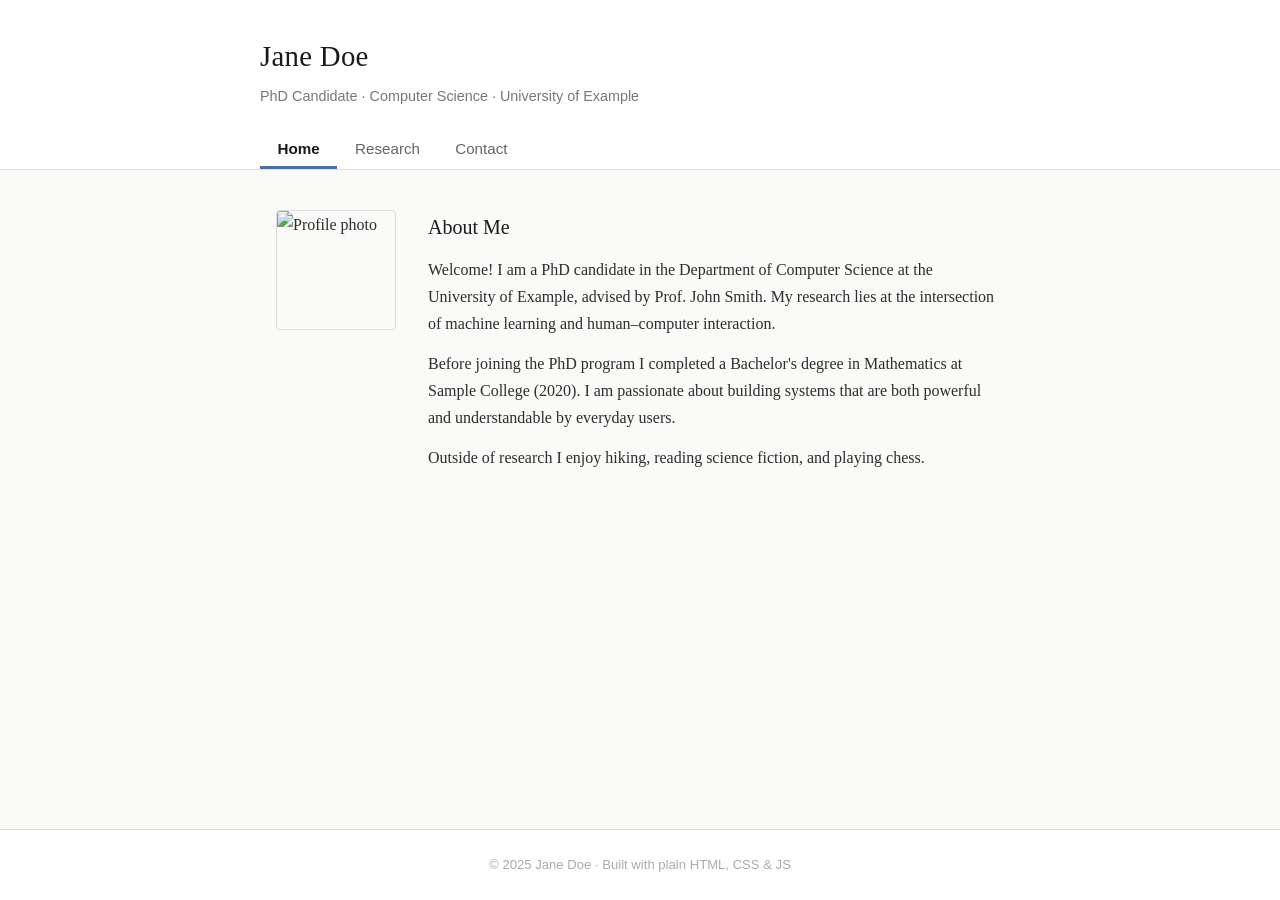
==== index.html @ 3b76f8c1 "Add minimalist academic website with Home, Research, and Contact tabs Agent-Logs-Url: https://github" ====
<!DOCTYPE html>
<html lang="en">
<head>
  <meta charset="UTF-8" />
  <meta name="viewport" content="width=device-width, initial-scale=1.0" />
  <title>Academic Website</title>
  <link rel="stylesheet" href="styles.css" />
</head>
<body>

  <header>
    <div class="header-inner">
      <h1 class="site-name">Jane Doe</h1>
      <p class="site-tagline">PhD Candidate · Computer Science · University of Example</p>
      <nav>
        <button class="tab-btn active" data-tab="home">Home</button>
        <button class="tab-btn" data-tab="research">Research</button>
        <button class="tab-btn" data-tab="contact">Contact</button>
      </nav>
    </div>
  </header>

  <main>

    <!-- Home Tab -->
    <section id="home" class="tab-content active">
      <div class="card">
        <img
          src="https://via.placeholder.com/120"
          alt="Profile photo"
          class="avatar"
        />
        <div class="bio">
          <h2>About Me</h2>
          <p>
            Welcome! I am a PhD candidate in the Department of Computer Science at the
            University of Example, advised by Prof. John Smith. My research lies at the
            intersection of machine learning and human–computer interaction.
          </p>
          <p>
            Before joining the PhD program I completed a Bachelor's degree in Mathematics
            at Sample College (2020). I am passionate about building systems that are both
            powerful and understandable by everyday users.
          </p>
          <p>
            Outside of research I enjoy hiking, reading science fiction, and playing chess.
          </p>
        </div>
      </div>
    </section>

    <!-- Research Tab -->
    <section id="research" class="tab-content">
      <h2>Research</h2>

      <h3>Interests</h3>
      <ul class="interest-list">
        <li>Machine Learning &amp; Deep Learning</li>
        <li>Human–Computer Interaction</li>
        <li>Explainable AI</li>
        <li>Natural Language Processing</li>
      </ul>

      <h3>Publications</h3>
      <ol class="pub-list">
        <li>
          <strong>Towards Interpretable Neural Networks for HCI</strong><br />
          <em>Jane Doe, John Smith</em><br />
          CHI 2025 · <a href="#">PDF</a> · <a href="#">Code</a>
        </li>
        <li>
          <strong>Efficient Fine-Tuning of Large Language Models</strong><br />
          <em>Jane Doe, Alice Lee, John Smith</em><br />
          NeurIPS 2024 · <a href="#">PDF</a> · <a href="#">Poster</a>
        </li>
        <li>
          <strong>A Survey of Explainability Methods in Deep Learning</strong><br />
          <em>Jane Doe</em><br />
          arXiv 2023 · <a href="#">Preprint</a>
        </li>
      </ol>

      <h3>Projects</h3>
      <div class="project-grid">
        <div class="project-card">
          <h4>XAI Dashboard</h4>
          <p>An interactive dashboard for visualising saliency maps of image classifiers in real time.</p>
          <a href="#">GitHub ↗</a>
        </div>
        <div class="project-card">
          <h4>LLM Fine-Tune Toolkit</h4>
          <p>A lightweight Python library for parameter-efficient fine-tuning of transformer models.</p>
          <a href="#">GitHub ↗</a>
        </div>
      </div>
    </section>

    <!-- Contact Tab -->
    <section id="contact" class="tab-content">
      <h2>Contact</h2>
      <p>Feel free to reach out — I am always happy to discuss research, collaborations, or questions.</p>

      <table class="contact-table">
        <tbody>
          <tr>
            <td class="label">Email</td>
            <td><a href="mailto:jane.doe@example.edu">jane.doe@example.edu</a></td>
          </tr>
          <tr>
            <td class="label">Office</td>
            <td>Room 314, Gates Hall, University of Example</td>
          </tr>
          <tr>
            <td class="label">Google Scholar</td>
            <td><a href="#">scholar.google.com/jane-doe</a></td>
          </tr>
          <tr>
            <td class="label">GitHub</td>
            <td><a href="#">github.com/janedoe</a></td>
          </tr>
          <tr>
            <td class="label">Twitter / X</td>
            <td><a href="#">@janedoe_cs</a></td>
          </tr>
        </tbody>
      </table>

      <form class="contact-form" id="contact-form" novalidate>
        <h3>Send a Message</h3>
        <label for="name">Name</label>
        <input
          type="text"
          id="name"
          name="name"
          placeholder="Your name"
          required
          aria-required="true"
          aria-describedby="name-error"
        />
        <span class="field-error" id="name-error" role="alert"></span>

        <label for="email">Email</label>
        <input
          type="email"
          id="email"
          name="email"
          placeholder="you@example.com"
          required
          aria-required="true"
          aria-describedby="email-error"
        />
        <span class="field-error" id="email-error" role="alert"></span>

        <label for="message">Message</label>
        <textarea
          id="message"
          name="message"
          rows="5"
          placeholder="Your message…"
          required
          aria-required="true"
          aria-describedby="message-error"
        ></textarea>
        <span class="field-error" id="message-error" role="alert"></span>

        <button type="submit" class="submit-btn">Send</button>
        <p id="form-status" aria-live="polite"></p>
      </form>
    </section>

  </main>

  <footer>
    <p>&copy; 2025 Jane Doe · Built with plain HTML, CSS &amp; JS</p>
  </footer>

  <script src="script.js"></script>
</body>
</html>
---- styles.css ----
/* ===== Reset & Base ===== */
*, *::before, *::after {
  box-sizing: border-box;
  margin: 0;
  padding: 0;
}

html {
  scroll-behavior: smooth;
}

body {
  font-family: "Georgia", serif;
  font-size: 16px;
  line-height: 1.7;
  color: #2d2d2d;
  background: #fafaf8;
  min-height: 100vh;
  display: flex;
  flex-direction: column;
}

a {
  color: #4a6fa5;
  text-decoration: none;
}

a:hover {
  text-decoration: underline;
}

/* ===== Header ===== */
header {
  background: #fff;
  border-bottom: 1px solid #e0ddd7;
  padding: 2rem 1rem 0;
}

.header-inner {
  max-width: 760px;
  margin: 0 auto;
}

.site-name {
  font-size: 1.8rem;
  font-weight: normal;
  letter-spacing: 0.01em;
  color: #1a1a1a;
}

.site-tagline {
  font-size: 0.9rem;
  color: #777;
  margin-top: 0.2rem;
  font-family: "Helvetica Neue", Arial, sans-serif;
}

/* ===== Navigation tabs ===== */
nav {
  margin-top: 1.4rem;
  display: flex;
  gap: 0;
}

.tab-btn {
  background: none;
  border: none;
  border-bottom: 3px solid transparent;
  padding: 0.55rem 1.1rem;
  font-size: 0.95rem;
  font-family: "Helvetica Neue", Arial, sans-serif;
  color: #666;
  cursor: pointer;
  transition: color 0.15s, border-color 0.15s;
}

.tab-btn:hover {
  color: #1a1a1a;
}

.tab-btn.active {
  color: #1a1a1a;
  border-bottom: 3px solid #4a6fa5;
  font-weight: 600;
}

/* ===== Main content ===== */
main {
  flex: 1;
  max-width: 760px;
  width: 100%;
  margin: 2.5rem auto;
  padding: 0 1rem;
}

/* Tab visibility */
.tab-content {
  display: none;
}

.tab-content.active {
  display: block;
}

/* ===== Home tab ===== */
.card {
  display: flex;
  gap: 2rem;
  align-items: flex-start;
}

.avatar {
  width: 120px;
  height: 120px;
  border-radius: 4px;
  flex-shrink: 0;
  object-fit: cover;
  border: 1px solid #ddd;
}

.bio h2 {
  font-size: 1.25rem;
  font-weight: normal;
  margin-bottom: 0.75rem;
  color: #1a1a1a;
}

.bio p + p {
  margin-top: 0.8rem;
}

/* ===== Research tab ===== */
#research h2 {
  font-size: 1.4rem;
  font-weight: normal;
  margin-bottom: 1.5rem;
  color: #1a1a1a;
}

#research h3 {
  font-size: 1rem;
  font-weight: 600;
  text-transform: uppercase;
  letter-spacing: 0.08em;
  color: #555;
  font-family: "Helvetica Neue", Arial, sans-serif;
  margin-top: 2rem;
  margin-bottom: 0.8rem;
  padding-bottom: 0.4rem;
  border-bottom: 1px solid #e5e3de;
}

.interest-list {
  list-style: disc;
  padding-left: 1.4rem;
  color: #444;
}

.interest-list li + li {
  margin-top: 0.3rem;
}

.pub-list {
  list-style: decimal;
  padding-left: 1.4rem;
}

.pub-list li {
  margin-bottom: 1.1rem;
  line-height: 1.6;
}

.pub-list a {
  font-size: 0.9rem;
  font-family: "Helvetica Neue", Arial, sans-serif;
}

.project-grid {
  display: grid;
  grid-template-columns: repeat(auto-fill, minmax(280px, 1fr));
  gap: 1rem;
  margin-top: 0.5rem;
}

.project-card {
  background: #fff;
  border: 1px solid #e0ddd7;
  border-radius: 4px;
  padding: 1.1rem 1.2rem;
}

.project-card h4 {
  font-size: 1rem;
  margin-bottom: 0.4rem;
  color: #1a1a1a;
}

.project-card p {
  font-size: 0.9rem;
  color: #555;
  margin-bottom: 0.6rem;
}

.project-card a {
  font-size: 0.88rem;
  font-family: "Helvetica Neue", Arial, sans-serif;
}

/* ===== Contact tab ===== */
#contact h2 {
  font-size: 1.4rem;
  font-weight: normal;
  margin-bottom: 0.6rem;
  color: #1a1a1a;
}

#contact > p {
  color: #555;
  margin-bottom: 1.6rem;
}

.contact-table {
  border-collapse: collapse;
  width: 100%;
  max-width: 500px;
  margin-bottom: 2.5rem;
  font-size: 0.95rem;
}

.contact-table td {
  padding: 0.5rem 0.6rem;
  vertical-align: top;
  border-bottom: 1px solid #eee;
}

.contact-table .label {
  font-family: "Helvetica Neue", Arial, sans-serif;
  font-weight: 600;
  color: #555;
  width: 140px;
  white-space: nowrap;
}

/* Contact form */
.contact-form h3 {
  font-size: 1rem;
  font-weight: 600;
  text-transform: uppercase;
  letter-spacing: 0.08em;
  color: #555;
  font-family: "Helvetica Neue", Arial, sans-serif;
  margin-bottom: 1rem;
  padding-bottom: 0.4rem;
  border-bottom: 1px solid #e5e3de;
}

.contact-form label {
  display: block;
  font-family: "Helvetica Neue", Arial, sans-serif;
  font-size: 0.88rem;
  font-weight: 600;
  color: #444;
  margin-bottom: 0.3rem;
  margin-top: 1rem;
}

.contact-form input,
.contact-form textarea {
  width: 100%;
  max-width: 500px;
  padding: 0.5rem 0.7rem;
  border: 1px solid #ccc;
  border-radius: 3px;
  font-family: inherit;
  font-size: 0.95rem;
  color: #2d2d2d;
  background: #fff;
  transition: border-color 0.15s;
}

.contact-form input:focus,
.contact-form textarea:focus {
  outline: none;
  border-color: #4a6fa5;
}

.submit-btn {
  margin-top: 1.2rem;
  padding: 0.55rem 1.6rem;
  background: #4a6fa5;
  color: #fff;
  border: none;
  border-radius: 3px;
  font-family: "Helvetica Neue", Arial, sans-serif;
  font-size: 0.95rem;
  cursor: pointer;
  transition: background 0.15s;
}

.submit-btn:hover {
  background: #3a5a8f;
}

#form-status {
  margin-top: 0.8rem;
  font-size: 0.9rem;
  font-family: "Helvetica Neue", Arial, sans-serif;
  color: #2a7a2a;
  min-height: 1.4em;
}

.field-error {
  display: block;
  font-size: 0.85rem;
  font-family: "Helvetica Neue", Arial, sans-serif;
  color: #b00020;
  min-height: 1.2em;
  margin-top: 0.2rem;
}

input[aria-invalid="true"],
textarea[aria-invalid="true"] {
  border-color: #b00020;
}

/* ===== Footer ===== */
footer {
  text-align: center;
  padding: 1.5rem 1rem;
  font-size: 0.82rem;
  color: #aaa;
  font-family: "Helvetica Neue", Arial, sans-serif;
  border-top: 1px solid #e0ddd7;
  background: #fff;
}

/* ===== Responsive ===== */
@media (max-width: 520px) {
  .card {
    flex-direction: column;
    align-items: center;
    text-align: center;
  }

  .avatar {
    width: 100px;
    height: 100px;
  }

  .project-grid {
    grid-template-columns: 1fr;
  }
}
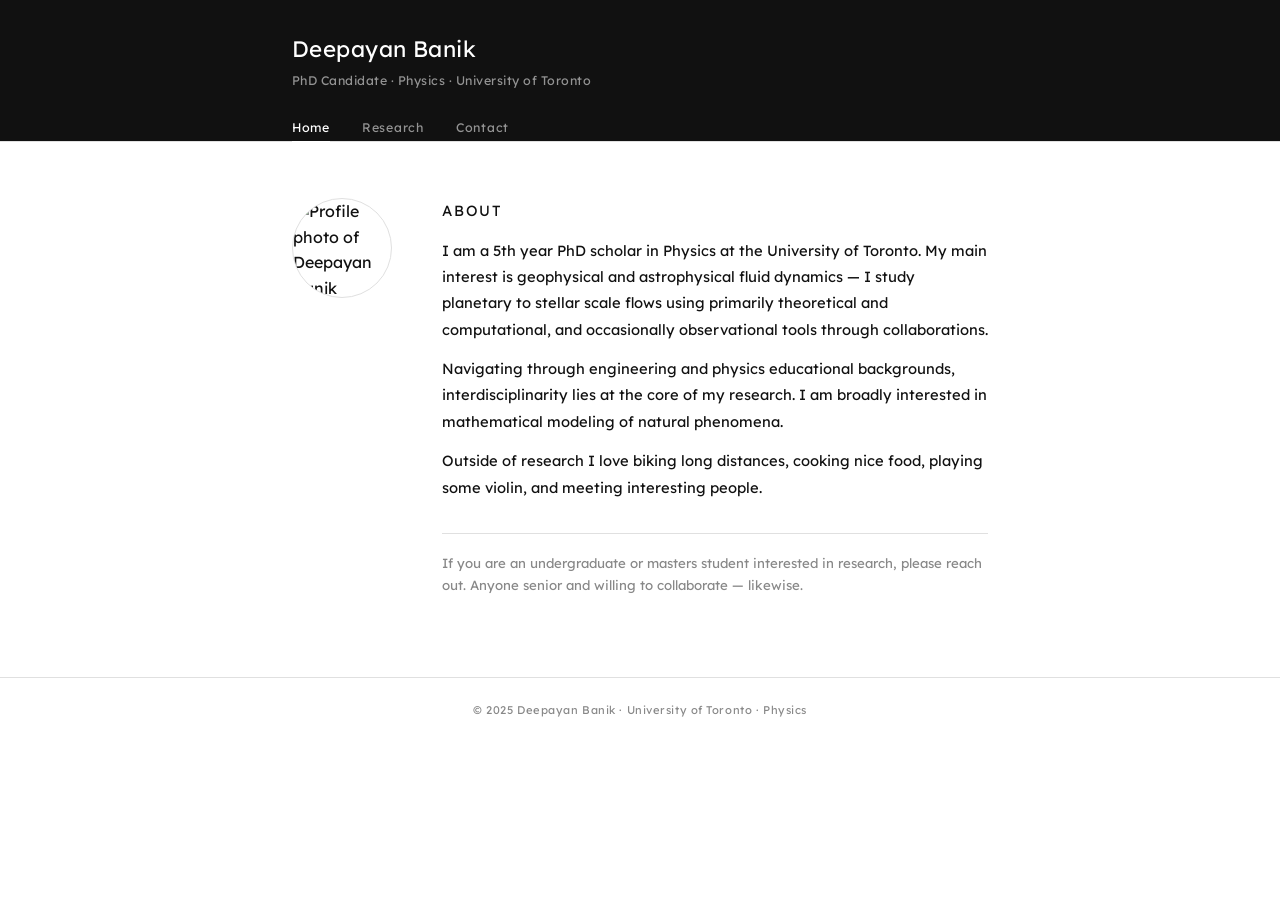
==== commit 4f114d5c: "Add files via upload" ====
--- a/index.html
+++ b/index.html
@@ -3,15 +3,450 @@
 <head>
   <meta charset="UTF-8" />
   <meta name="viewport" content="width=device-width, initial-scale=1.0" />
-  <title>Academic Website</title>
-  <link rel="stylesheet" href="styles.css" />
+  <title>Deepayan Banik</title>
+  <link rel="preconnect" href="https://fonts.googleapis.com">
+  <link rel="preconnect" href="https://fonts.gstatic.com" crossorigin>
+  <link href="https://fonts.googleapis.com/css2?family=Lexend+Deca:wght@300;400;600&display=swap" rel="stylesheet">
+  <style>
+    :root {
+      --bg: #ffffff;
+      --fg: #111111;
+      --muted: #888888;
+      --border: #e0e0e0;
+    }
+
+    *, *::before, *::after { box-sizing: border-box; margin: 0; padding: 0; }
+
+    body {
+      font-family: 'Lexend Deca', sans-serif;
+      background: var(--bg);
+      color: var(--fg);
+      min-height: 100vh;
+      font-size: 16px;
+      line-height: 1.6;
+    }
+
+    /* ── HEADER ── */
+    header {
+      border-bottom: 1px solid var(--border);
+      position: sticky;
+      top: 0;
+      background: #111111;
+      z-index: 100;
+    }
+
+    .header-inner {
+      max-width: 760px;
+      margin: 0 auto;
+      padding: 2rem 2rem 0;
+    }
+
+    .site-name {
+      font-family: 'Lexend Deca', sans-serif;
+      font-size: 1.4rem;
+      font-weight: 400;
+      letter-spacing: 0.02em;
+      color: #ffffff;
+    }
+
+    .site-tagline {
+      font-family: 'Lexend Deca', sans-serif;
+      font-size: 0.78rem;
+      color: rgba(255,255,255,0.55);
+      margin-top: 0.2rem;
+      margin-bottom: 1.4rem;
+      letter-spacing: 0.04em;
+    }
+
+    nav { display: flex; gap: 2rem; }
+
+    .tab-btn {
+      font-family: 'Lexend Deca', sans-serif;
+      font-size: 0.78rem;
+      letter-spacing: 0.06em;
+      background: none;
+      border: none;
+      border-bottom: 1px solid transparent;
+      color: rgba(255,255,255,0.55);
+      padding: 0.4rem 0;
+      cursor: pointer;
+      transition: color 0.15s, border-color 0.15s;
+      margin-bottom: -1px;
+    }
+
+    .tab-btn:hover { color: #ffffff; }
+    .tab-btn.active { color: #ffffff; border-bottom-color: #ffffff; }
+
+    /* ── MAIN ── */
+    main {
+      max-width: 760px;
+      margin: 0 auto;
+      padding: 3.5rem 2rem 5rem;
+    }
+
+    .tab-content { display: none; animation: fadeIn 0.2s ease; }
+    .tab-content.active { display: block; }
+
+    @keyframes fadeIn {
+      from { opacity: 0; transform: translateY(5px); }
+      to   { opacity: 1; transform: translateY(0); }
+    }
+
+    /* ── HOME ── */
+    .card {
+      display: grid;
+      grid-template-columns: 110px 1fr;
+      gap: 2.5rem;
+      align-items: start;
+    }
+
+    .avatar {
+      width: 100px;
+      height: 100px;
+      border-radius: 50%;
+      object-fit: cover;
+      border: 1px solid var(--border);
+      display: block;
+    }
+
+    .bio-label {
+      font-size: 0.68rem;
+      letter-spacing: 0.12em;
+      text-transform: uppercase;
+      color: var(--muted);
+      margin-bottom: 1rem;
+    }
+
+    .bio p {
+      font-size: 0.92rem;
+      line-height: 1.78;
+      color: var(--fg);
+      margin-bottom: 0.85rem;
+    }
+
+    .bio p:last-of-type { margin-bottom: 0; }
+
+    .callout {
+      margin-top: 2rem;
+      padding-top: 1.2rem;
+      border-top: 1px solid var(--border);
+      font-size: 0.83rem;
+      line-height: 1.65;
+      color: var(--muted);
+    }
+
+    /* ── SHARED LABEL ── */
+    .section-label {
+      font-size: 0.68rem;
+      letter-spacing: 0.12em;
+      text-transform: uppercase;
+      color: var(--muted);
+      margin: 2.5rem 0 1rem;
+    }
+
+    /* ── RESEARCH AREAS ── */
+    .research-areas {
+      display: grid;
+      grid-template-columns: repeat(auto-fit, minmax(230px, 1fr));
+      gap: 1px;
+      background: var(--border);
+      border: 1px solid var(--border);
+    }
+
+    .research-area-card {
+      background: var(--bg);
+      padding: 1.2rem 1.1rem;
+      cursor: pointer;
+      transition: background 0.15s;
+      display: flex;
+      flex-direction: column;
+      gap: 0.4rem;
+    }
+
+    .research-area-card:hover { background: #f7f7f7; }
+
+    .research-area-card h4 {
+      font-size: 0.82rem;
+      font-weight: 400;
+      letter-spacing: 0.05em;
+    }
+
+    .research-area-card p {
+      font-size: 0.78rem;
+      line-height: 1.6;
+      color: var(--muted);
+    }
+
+    .area-arrow {
+      font-size: 0.7rem;
+      color: var(--muted);
+      margin-top: auto;
+      padding-top: 0.6rem;
+    }
+
+    /* ── KEYWORDS ── */
+    .tags-strip {
+      display: flex;
+      flex-wrap: wrap;
+      gap: 0.45rem;
+    }
+
+    .tags-strip span {
+      font-size: 0.73rem;
+      color: var(--muted);
+      border: 1px solid var(--border);
+      padding: 0.2rem 0.55rem;
+      border-radius: 2px;
+    }
+
+    /* ── PROJECTS ── */
+    .project-group { margin-bottom: 1.4rem; }
+
+    .project-group-label {
+      font-size: 0.68rem;
+      letter-spacing: 0.1em;
+      text-transform: uppercase;
+      color: var(--muted);
+      margin-bottom: 0.5rem;
+    }
+
+    .project-list { list-style: none; }
+
+    .project-list li {
+      font-size: 0.86rem;
+      line-height: 1.6;
+      color: var(--fg);
+      padding: 0.28rem 0;
+    }
+
+    /* ── PUBLICATIONS ── */
+    .pub-list { list-style: none; }
+
+    .pub-list li {
+      padding: 1rem 0;
+      border-bottom: 1px solid var(--border);
+    }
+
+    .pub-list li:first-child { border-top: 1px solid var(--border); }
+
+    .pub-title {
+      display: block;
+      font-size: 0.88rem;
+      line-height: 1.5;
+      margin-bottom: 0.25rem;
+    }
+
+    .pub-authors {
+      display: block;
+      font-size: 0.76rem;
+      color: var(--muted);
+      margin-bottom: 0.15rem;
+    }
+
+    .pub-venue {
+      display: block;
+      font-size: 0.73rem;
+      color: var(--muted);
+    }
+
+    /* ── DETAIL PAGE ── */
+    .detail-page {
+      display: none;
+      animation: fadeIn 0.2s ease;
+    }
+
+    .detail-page.active { display: block; }
+
+    .back-btn {
+      display: inline-flex;
+      align-items: center;
+      gap: 0.4rem;
+      font-size: 0.73rem;
+      letter-spacing: 0.06em;
+      color: var(--muted);
+      background: none;
+      border: none;
+      cursor: pointer;
+      padding: 0;
+      margin-bottom: 2rem;
+      transition: color 0.15s;
+    }
+
+    .back-btn:hover { color: var(--fg); }
+
+    .detail-title {
+      font-size: 1.2rem;
+      font-weight: 400;
+      letter-spacing: 0.02em;
+      margin-bottom: 0.5rem;
+    }
+
+    .detail-subtitle {
+      font-size: 0.8rem;
+      color: var(--muted);
+      margin-bottom: 2rem;
+      padding-bottom: 1.5rem;
+      border-bottom: 1px solid var(--border);
+    }
+
+    .detail-section-label {
+      font-size: 0.65rem;
+      letter-spacing: 0.12em;
+      text-transform: uppercase;
+      color: var(--muted);
+      margin: 2rem 0 0.8rem;
+    }
+
+    .detail-body {
+      font-size: 0.9rem;
+      line-height: 1.8;
+      color: var(--fg);
+      margin-bottom: 1rem;
+    }
+
+    .detail-pub-list { list-style: none; }
+
+    .detail-pub-list li {
+      padding: 0.9rem 0;
+      border-bottom: 1px solid var(--border);
+    }
+
+    .detail-pub-list li:first-child { border-top: 1px solid var(--border); }
+
+    /* ── CONTACT ── */
+    #contact > p {
+      font-size: 0.88rem;
+      line-height: 1.72;
+      color: var(--muted);
+      margin-bottom: 2rem;
+    }
+
+    .contact-table {
+      width: 100%;
+      border-collapse: collapse;
+      margin-bottom: 3rem;
+    }
+
+    .contact-table td {
+      padding: 0.75rem 0;
+      border-bottom: 1px solid var(--border);
+      font-size: 0.86rem;
+      vertical-align: top;
+    }
+
+    .contact-table tr:first-child td { border-top: 1px solid var(--border); }
+
+    .contact-table .label {
+      font-size: 0.68rem;
+      letter-spacing: 0.1em;
+      text-transform: uppercase;
+      color: var(--muted);
+      width: 110px;
+      padding-right: 1.5rem;
+    }
+
+    .contact-table a {
+      color: var(--fg);
+      text-decoration: none;
+      border-bottom: 1px solid var(--border);
+      transition: border-color 0.15s;
+    }
+
+    .contact-table a:hover { border-color: var(--fg); }
+
+    .contact-form h3 {
+      font-size: 0.68rem;
+      font-weight: 400;
+      letter-spacing: 0.12em;
+      text-transform: uppercase;
+      color: var(--muted);
+      margin-bottom: 1.5rem;
+    }
+
+    .contact-form label {
+      display: block;
+      font-size: 0.68rem;
+      letter-spacing: 0.1em;
+      text-transform: uppercase;
+      color: var(--muted);
+      margin-bottom: 0.4rem;
+    }
+
+    .contact-form input,
+    .contact-form textarea {
+      width: 100%;
+      background: var(--bg);
+      border: 1px solid var(--border);
+      border-radius: 0;
+      padding: 0.6rem 0.75rem;
+      font-family: 'Lexend Deca', sans-serif;
+      font-size: 0.86rem;
+      color: var(--fg);
+      margin-bottom: 1.2rem;
+      transition: border-color 0.15s;
+      outline: none;
+    }
+
+    .contact-form input:focus,
+    .contact-form textarea:focus { border-color: var(--fg); }
+
+    .contact-form textarea { resize: vertical; }
+
+    .field-error {
+      display: block;
+      font-size: 0.72rem;
+      color: #bb0000;
+      margin-top: -0.9rem;
+      margin-bottom: 0.8rem;
+      min-height: 1em;
+    }
+
+    .submit-btn {
+      background: var(--fg);
+      color: var(--bg);
+      border: none;
+      padding: 0.65rem 1.8rem;
+      font-family: 'Lexend Deca', sans-serif;
+      font-size: 0.72rem;
+      letter-spacing: 0.1em;
+      text-transform: uppercase;
+      cursor: pointer;
+      transition: opacity 0.15s;
+    }
+
+    .submit-btn:hover { opacity: 0.7; }
+
+    #form-status {
+      margin-top: 0.8rem;
+      font-size: 0.8rem;
+      color: var(--muted);
+    }
+
+    /* ── FOOTER ── */
+    footer {
+      text-align: center;
+      padding: 1.5rem;
+      font-size: 0.7rem;
+      letter-spacing: 0.05em;
+      color: var(--muted);
+      border-top: 1px solid var(--border);
+    }
+
+    /* ── RESPONSIVE ── */
+    @media (max-width: 560px) {
+      .card { grid-template-columns: 1fr; }
+      .avatar { width: 80px; height: 80px; }
+      main { padding: 2.5rem 1.2rem 4rem; }
+      .header-inner { padding: 1.5rem 1.2rem 0; }
+    }
+  </style>
 </head>
 <body>
 
   <header>
     <div class="header-inner">
-      <h1 class="site-name">Jane Doe</h1>
-      <p class="site-tagline">PhD Candidate · Computer Science · University of Example</p>
+      <h1 class="site-name">Deepayan Banik</h1>
+      <p class="site-tagline">PhD Candidate · Physics · University of Toronto</p>
       <nav>
         <button class="tab-btn active" data-tab="home">Home</button>
         <button class="tab-btn" data-tab="research">Research</button>
@@ -22,105 +457,316 @@
 
   <main>
 
-    <!-- Home Tab -->
+    <!-- ══ HOME ══ -->
     <section id="home" class="tab-content active">
       <div class="card">
-        <img
-          src="https://via.placeholder.com/120"
-          alt="Profile photo"
-          class="avatar"
-        />
+        <img src="https://via.placeholder.com/100" alt="Profile photo of Deepayan Banik" class="avatar" />
         <div class="bio">
-          <h2>About Me</h2>
+          <p class="bio-label">About</p>
           <p>
-            Welcome! I am a PhD candidate in the Department of Computer Science at the
-            University of Example, advised by Prof. John Smith. My research lies at the
-            intersection of machine learning and human–computer interaction.
+            I am a 5th year PhD scholar in Physics at the University of Toronto.
+            My main interest is geophysical and astrophysical fluid dynamics — I study
+            planetary to stellar scale flows using primarily theoretical and computational,
+            and occasionally observational tools through collaborations.
           </p>
           <p>
-            Before joining the PhD program I completed a Bachelor's degree in Mathematics
-            at Sample College (2020). I am passionate about building systems that are both
-            powerful and understandable by everyday users.
+            Navigating through engineering and physics educational backgrounds,
+            interdisciplinarity lies at the core of my research. I am broadly interested
+            in mathematical modeling of natural phenomena.
           </p>
           <p>
-            Outside of research I enjoy hiking, reading science fiction, and playing chess.
+            Outside of research I love biking long distances, cooking nice food,
+            playing some violin, and meeting interesting people.
           </p>
+          <div class="callout">
+            If you are an undergraduate or masters student interested in research,
+            please reach out. Anyone senior and willing to collaborate — likewise.
+          </div>
         </div>
       </div>
     </section>
 
-    <!-- Research Tab -->
+    <!-- ══ RESEARCH ══ -->
     <section id="research" class="tab-content">
-      <h2>Research</h2>
-
-      <h3>Interests</h3>
-      <ul class="interest-list">
-        <li>Machine Learning &amp; Deep Learning</li>
-        <li>Human–Computer Interaction</li>
-        <li>Explainable AI</li>
-        <li>Natural Language Processing</li>
-      </ul>
-
-      <h3>Publications</h3>
-      <ol class="pub-list">
-        <li>
-          <strong>Towards Interpretable Neural Networks for HCI</strong><br />
-          <em>Jane Doe, John Smith</em><br />
-          CHI 2025 · <a href="#">PDF</a> · <a href="#">Code</a>
-        </li>
-        <li>
-          <strong>Efficient Fine-Tuning of Large Language Models</strong><br />
-          <em>Jane Doe, Alice Lee, John Smith</em><br />
-          NeurIPS 2024 · <a href="#">PDF</a> · <a href="#">Poster</a>
-        </li>
-        <li>
-          <strong>A Survey of Explainability Methods in Deep Learning</strong><br />
-          <em>Jane Doe</em><br />
-          arXiv 2023 · <a href="#">Preprint</a>
-        </li>
-      </ol>
-
-      <h3>Projects</h3>
-      <div class="project-grid">
-        <div class="project-card">
-          <h4>XAI Dashboard</h4>
-          <p>An interactive dashboard for visualising saliency maps of image classifiers in real time.</p>
-          <a href="#">GitHub ↗</a>
+
+      <!-- Research area grid -->
+      <div id="research-overview">
+
+        <p class="section-label" style="margin-top:0">Research Areas</p>
+        <div class="research-areas">
+          <div class="research-area-card" onclick="openDetail('stars')">
+            <h4>Stars</h4>
+            <p>Differential rotation and meridional circulation in stellar interiors.</p>
+            <span class="area-arrow">View details →</span>
+          </div>
+          <div class="research-area-card" onclick="openDetail('planets')">
+            <h4>Planets</h4>
+            <p>Exoplanetary climate physics and atmospheric circulation.</p>
+            <span class="area-arrow">View details →</span>
+          </div>
+          <div class="research-area-card" onclick="openDetail('asteroids')">
+            <h4>Asteroids</h4>
+            <p>Spin and shape evolution of rubble-pile asteroids.</p>
+            <span class="area-arrow">View details →</span>
+          </div>
+          <div class="research-area-card" onclick="openDetail('misc')">
+            <h4>Miscellaneous</h4>
+            <p>Mechanical logic gates and LLM evaluation in physics.</p>
+            <span class="area-arrow">View details →</span>
+          </div>
         </div>
-        <div class="project-card">
-          <h4>LLM Fine-Tune Toolkit</h4>
-          <p>A lightweight Python library for parameter-efficient fine-tuning of transformer models.</p>
-          <a href="#">GitHub ↗</a>
+
+        <p class="section-label">Keywords</p>
+        <div class="tags-strip">
+          <span>fluid mechanics</span>
+          <span>turbulence</span>
+          <span>magnetic fields</span>
+          <span>mixing</span>
+          <span>convection</span>
+          <span>stratification</span>
+          <span>shallow water</span>
+          <span>general circulation</span>
+          <span>primitive equations</span>
+          <span>wave–mean-flow interactions</span>
         </div>
+
+        <p class="section-label">Projects</p>
+        <div class="project-group">
+          <div class="project-group-label">Current</div>
+          <ul class="project-list">
+            <li>Wave driven Hot-Jupiter variability</li>
+            <li>Atmospheric circulation of variably irradiated synchronous and asynchronous planets</li>
+            <li>Exoplanet magnetic fields using high-resolution phase-resolved cross-correlation spectroscopy</li>
+          </ul>
+        </div>
+        <div class="project-group">
+          <div class="project-group-label">Recent</div>
+          <ul class="project-list">
+            <li>Beating climates of variably irradiated asynchronous exoplanets</li>
+            <li>Rotational mixing in stellar and planetary interiors</li>
+            <li>Meridional circulation in stratified environments</li>
+          </ul>
+        </div>
+        <div class="project-group">
+          <div class="project-group-label">Past</div>
+          <ul class="project-list">
+            <li>Spin and shape evolution of rubble-piles</li>
+            <li>Continuum regolith flows on top-shaped asteroids</li>
+            <li>Discrete granular flow on a rotating and gravitating ellipse</li>
+            <li>Mechanical logic gates</li>
+          </ul>
+        </div>
+
+        <p class="section-label">Publications</p>
+        <ol class="pub-list">
+          <li>
+            <span class="pub-title">Meridional Circulation Molecular-Weighted</span>
+            <span class="pub-authors">D Banik, K Menou, E H Anders</span>
+            <span class="pub-venue">The Astrophysical Journal · 2025</span>
+          </li>
+          <li>
+            <span class="pub-title">Planetary Rhythms: Synchronous Circulation on Variably Irradiated Asynchronous Planets</span>
+            <span class="pub-authors">D Banik (solo author)</span>
+            <span class="pub-venue">The Astrophysical Journal · 2025</span>
+          </li>
+          <li>
+            <span class="pub-title">Meridional Circulation Streamlined</span>
+            <span class="pub-authors">D Banik, K Menou</span>
+            <span class="pub-venue">Geophysical and Astrophysical Fluid Dynamics · 2024</span>
+          </li>
+          <li>
+            <span class="pub-title">Regolith Flow on Top-Shaped Asteroids</span>
+            <span class="pub-authors">D Banik, K Gaurav, I Sharma</span>
+            <span class="pub-venue">Proceedings of the Royal Society A · 2022</span>
+          </li>
+          <li>
+            <span class="pub-title">Spin Change of Rubble-Piles Due to Mass Shedding Culminating from Surface Motion</span>
+            <span class="pub-authors">D Banik, K Gaurav</span>
+            <span class="pub-venue">Lunar and Planetary Science Conference · 2021</span>
+          </li>
+          <li>
+            <span class="pub-title">Granular Flow on a Rotating and Gravitating Elliptical Body</span>
+            <span class="pub-authors">K Gaurav, D Banik, I Sharma</span>
+            <span class="pub-venue">Journal of Fluid Mechanics · 2021</span>
+          </li>
+          <li>
+            <span class="pub-title">A Mechanical OR Gate Using Pinned-Pinned Bistable Arches</span>
+            <span class="pub-authors">D Banik, S Palathingal, G Ananthasuresh, A Ghosh</span>
+            <span class="pub-venue">Mechanism and Machine Science · 2020</span>
+          </li>
+          <li>
+            <span class="pub-title">Humanities Last Exam</span>
+            <span class="pub-authors">Several authors including D Banik</span>
+            <span class="pub-venue">arXiv · 2025</span>
+          </li>
+        </ol>
       </div>
+
+      <!-- ── DETAIL: STARS ── -->
+      <div id="detail-stars" class="detail-page">
+        <button class="back-btn" onclick="closeDetail()">← Back to Research</button>
+        <h2 class="detail-title">Stars</h2>
+        <p class="detail-subtitle">Stellar interiors · Fluid dynamics · Rotational mixing</p>
+
+        <p class="detail-section-label">Overview</p>
+        <p class="detail-body">
+          Standard stellar evolution models typically treat stars as rigidly-rotating, one-dimensional objects, neglecting the rich three-dimensional fluid dynamics of their interiors. In reality, stars exhibit differential rotation — where different latitudes and depths rotate at different rates — alongside large-scale meridional circulation, a slow overturning flow driven by imbalances between rotation and thermal stratification.
+        </p>
+        <p class="detail-body">
+          These flows matter because they mix chemical species across layers that would otherwise remain separate, alter angular momentum transport, and shape a star's long-term evolutionary trajectory. My work develops theoretical and computational frameworks to model these flows, going beyond the one-dimensional approximation to capture the genuine three-dimensional structure of stellar interiors.
+        </p>
+
+        <p class="detail-section-label">Key Questions</p>
+        <p class="detail-body">
+          How does meridional circulation behave in the presence of compositional gradients — for instance, when molecular weight varies across layers? How do these flows interact with convection and magnetic fields? And how can we build models that are tractable enough to be incorporated into evolutionary codes while remaining physically faithful?
+        </p>
+
+        <p class="detail-section-label">Methods</p>
+        <p class="detail-body">
+          My work uses a combination of analytic theory and numerical simulation. I construct reduced models — such as streamlined formulations of the meridional circulation equations — that capture the essential physics while remaining computationally efficient. These are validated against more complete simulations and, where possible, against observational constraints such as stellar rotation profiles from asteroseismology.
+        </p>
+
+        <p class="detail-section-label">Related Publications</p>
+        <ol class="detail-pub-list">
+          <li>
+            <span class="pub-title">Meridional Circulation Molecular-Weighted</span>
+            <span class="pub-authors">D Banik, K Menou, E H Anders</span>
+            <span class="pub-venue">The Astrophysical Journal · 2025</span>
+          </li>
+          <li>
+            <span class="pub-title">Meridional Circulation Streamlined</span>
+            <span class="pub-authors">D Banik, K Menou</span>
+            <span class="pub-venue">Geophysical and Astrophysical Fluid Dynamics · 2024</span>
+          </li>
+        </ol>
+      </div>
+
+      <!-- ── DETAIL: PLANETS ── -->
+      <div id="detail-planets" class="detail-page">
+        <button class="back-btn" onclick="closeDetail()">← Back to Research</button>
+        <h2 class="detail-title">Planets</h2>
+        <p class="detail-subtitle">Exoplanetary atmospheres · Climate dynamics · Magnetic fields</p>
+
+        <p class="detail-section-label">Overview</p>
+        <p class="detail-body">
+          The atmospheres of exoplanets are laboratories for extreme fluid dynamics. Planets orbiting close to their host stars can be tidally locked — always showing the same face to the star — or in higher-order spin-orbit resonances, leading to dramatic day–night temperature contrasts and complex atmospheric circulation patterns. My work focuses on understanding how these planets' climates respond to variable and asymmetric stellar irradiation.
+        </p>
+        <p class="detail-body">
+          A particular focus is on asynchronously rotating planets — worlds whose rotation period does not match their orbital period — and the rich dynamical phenomena that arise, including resonance effects, traveling waves, and the possibility of climate oscillations with observable signatures.
+        </p>
+
+        <p class="detail-section-label">Shallow Water Models</p>
+        <p class="detail-body">
+          I use shallow water models of planetary atmospheres as a tractable framework for studying general circulation. These models capture the large-scale dynamics — Rossby waves, jet streams, gyres — while being computationally accessible enough to explore broad parameter spaces. Key results from this work include the identification of "planetary rhythms": periodic climate oscillations in variably irradiated asynchronous planets driven by wave–mean-flow interactions.
+        </p>
+
+        <p class="detail-section-label">Magnetic Fields via Spectroscopy</p>
+        <p class="detail-body">
+          In a collaborative observational thread, I work on detecting magnetic fields in ultra-hot Jupiter atmospheres using high-resolution, phase-resolved cross-correlation spectroscopy. Magnetic fields can suppress circulation and influence chemical mixing, making their detection a key step toward understanding the full physics of these extreme worlds.
+        </p>
+
+        <p class="detail-section-label">Related Publications</p>
+        <ol class="detail-pub-list">
+          <li>
+            <span class="pub-title">Planetary Rhythms: Synchronous Circulation on Variably Irradiated Asynchronous Planets</span>
+            <span class="pub-authors">D Banik (solo author)</span>
+            <span class="pub-venue">The Astrophysical Journal · 2025</span>
+          </li>
+        </ol>
+      </div>
+
+      <!-- ── DETAIL: ASTEROIDS ── -->
+      <div id="detail-asteroids" class="detail-page">
+        <button class="back-btn" onclick="closeDetail()">← Back to Research</button>
+        <h2 class="detail-title">Asteroids</h2>
+        <p class="detail-subtitle">Granular flows · Rubble-pile dynamics · Shape evolution</p>
+
+        <p class="detail-section-label">Overview</p>
+        <p class="detail-body">
+          Many small bodies in the solar system — including the well-known asteroids Bennu and Ryugu — are "rubble piles": loose aggregates of rock and dust held together by self-gravity and surface friction, rather than by material strength. Their distinctive top-like shapes are thought to arise from surface mass redistribution driven by the YORP effect, a subtle radiation-induced spin-up that can trigger regolith flow and mass shedding.
+        </p>
+        <p class="detail-body">
+          My earlier work focused on modeling the granular mechanics of these processes using both discrete element methods — where each grain is tracked individually — and continuum approaches that treat the regolith as a flowing material. This dual approach allows cross-validation and provides insight into which aspects of the dynamics are captured by each method.
+        </p>
+
+        <p class="detail-section-label">Key Results</p>
+        <p class="detail-body">
+          I studied how regolith flows across the surface of a top-shaped asteroid under spin-up, showing how material migrates toward the equator and ultimately sheds, contributing to the characteristic equatorial ridge seen on Bennu and Ryugu. Companion work examined how this mass shedding feeds back to alter the spin state of the body itself.
+        </p>
+        <p class="detail-body">
+          Ongoing collaborative work extends this into population-level statistics, developing a comprehensive package for modeling asteroid evolution histories that can be compared against the observed distribution of small-body shapes in the solar system.
+        </p>
+
+        <p class="detail-section-label">Related Publications</p>
+        <ol class="detail-pub-list">
+          <li>
+            <span class="pub-title">Regolith Flow on Top-Shaped Asteroids</span>
+            <span class="pub-authors">D Banik, K Gaurav, I Sharma</span>
+            <span class="pub-venue">Proceedings of the Royal Society A · 2022</span>
+          </li>
+          <li>
+            <span class="pub-title">Spin Change of Rubble-Piles Due to Mass Shedding Culminating from Surface Motion</span>
+            <span class="pub-authors">D Banik, K Gaurav</span>
+            <span class="pub-venue">Lunar and Planetary Science Conference · 2021</span>
+          </li>
+          <li>
+            <span class="pub-title">Granular Flow on a Rotating and Gravitating Elliptical Body</span>
+            <span class="pub-authors">K Gaurav, D Banik, I Sharma</span>
+            <span class="pub-venue">Journal of Fluid Mechanics · 2021</span>
+          </li>
+        </ol>
+      </div>
+
+      <!-- ── DETAIL: MISCELLANEOUS ── -->
+      <div id="detail-misc" class="detail-page">
+        <button class="back-btn" onclick="closeDetail()">← Back to Research</button>
+        <h2 class="detail-title">Miscellaneous</h2>
+        <p class="detail-subtitle">Mechanical computing · LLM evaluation · Compliant mechanisms</p>
+
+        <p class="detail-section-label">Mechanical Logic Gates</p>
+        <p class="detail-body">
+          Before transitioning fully into astrophysics, I worked on the theoretical design and macroscale prototyping of mechanical logic gates — specifically an OR gate constructed from pinned-pinned bistable arches. These compliant mechanisms exploit elastic snap-through instability to perform binary logic without electronics, as a proof of concept for eventual miniaturization into MEMS-scale devices. This work sits at the intersection of structural mechanics, nonlinear dynamics, and mechanical engineering design.
+        </p>
+
+        <p class="detail-section-label">LLM Evaluation in Physics</p>
+        <p class="detail-body">
+          More recently, I contributed to the design of evaluation benchmarks for large language models in the domain of physics. This work probes the reasoning and knowledge limits of frontier models using carefully constructed physics problems, contributing to the broader effort to understand where LLMs succeed and fail at scientific reasoning. I was a contributor to the Humanities Last Exam dataset published on arXiv in 2025.
+        </p>
+
+        <p class="detail-section-label">Related Publications</p>
+        <ol class="detail-pub-list">
+          <li>
+            <span class="pub-title">A Mechanical OR Gate Using Pinned-Pinned Bistable Arches</span>
+            <span class="pub-authors">D Banik, S Palathingal, G Ananthasuresh, A Ghosh</span>
+            <span class="pub-venue">Mechanism and Machine Science · 2020</span>
+          </li>
+          <li>
+            <span class="pub-title">Humanities Last Exam</span>
+            <span class="pub-authors">Several authors including D Banik</span>
+            <span class="pub-venue">arXiv · 2025</span>
+          </li>
+        </ol>
+      </div>
+
     </section>
 
-    <!-- Contact Tab -->
+    <!-- ══ CONTACT ══ -->
     <section id="contact" class="tab-content">
-      <h2>Contact</h2>
-      <p>Feel free to reach out — I am always happy to discuss research, collaborations, or questions.</p>
+      <p>Feel free to reach out — I am always happy to discuss research, collaborations, or questions. Undergrad and masters students are especially welcome.</p>
 
       <table class="contact-table">
         <tbody>
           <tr>
-            <td class="label">Email</td>
-            <td><a href="mailto:jane.doe@example.edu">jane.doe@example.edu</a></td>
+            <td class="label">GitHub</td>
+            <td><a href="https://github.com/deepayanbanik" target="_blank">github.com/deepayanbanik</a></td>
           </tr>
           <tr>
-            <td class="label">Office</td>
-            <td>Room 314, Gates Hall, University of Example</td>
+            <td class="label">Notion</td>
+            <td><a href="https://deepayanbanik.notion.site" target="_blank">deepayanbanik.notion.site</a></td>
           </tr>
           <tr>
-            <td class="label">Google Scholar</td>
-            <td><a href="#">scholar.google.com/jane-doe</a></td>
-          </tr>
-          <tr>
-            <td class="label">GitHub</td>
-            <td><a href="#">github.com/janedoe</a></td>
-          </tr>
-          <tr>
-            <td class="label">Twitter / X</td>
-            <td><a href="#">@janedoe_cs</a></td>
+            <td class="label">University</td>
+            <td>Department of Physics, University of Toronto</td>
           </tr>
         </tbody>
       </table>
@@ -128,39 +774,18 @@
       <form class="contact-form" id="contact-form" novalidate>
         <h3>Send a Message</h3>
         <label for="name">Name</label>
-        <input
-          type="text"
-          id="name"
-          name="name"
-          placeholder="Your name"
-          required
-          aria-required="true"
-          aria-describedby="name-error"
-        />
+        <input type="text" id="name" name="name" placeholder="Your name"
+          required aria-required="true" aria-describedby="name-error" />
         <span class="field-error" id="name-error" role="alert"></span>
 
         <label for="email">Email</label>
-        <input
-          type="email"
-          id="email"
-          name="email"
-          placeholder="you@example.com"
-          required
-          aria-required="true"
-          aria-describedby="email-error"
-        />
+        <input type="email" id="email" name="email" placeholder="you@example.com"
+          required aria-required="true" aria-describedby="email-error" />
         <span class="field-error" id="email-error" role="alert"></span>
 
         <label for="message">Message</label>
-        <textarea
-          id="message"
-          name="message"
-          rows="5"
-          placeholder="Your message…"
-          required
-          aria-required="true"
-          aria-describedby="message-error"
-        ></textarea>
+        <textarea id="message" name="message" rows="5" placeholder="Your message…"
+          required aria-required="true" aria-describedby="message-error"></textarea>
         <span class="field-error" id="message-error" role="alert"></span>
 
         <button type="submit" class="submit-btn">Send</button>
@@ -171,9 +796,63 @@
   </main>
 
   <footer>
-    <p>&copy; 2025 Jane Doe · Built with plain HTML, CSS &amp; JS</p>
+    <p>&copy; 2025 Deepayan Banik · University of Toronto · Physics</p>
   </footer>
 
-  <script src="script.js"></script>
+  <script>
+    // ── Tab switching ──
+    document.querySelectorAll('.tab-btn').forEach(btn => {
+      btn.addEventListener('click', () => {
+        const tab = btn.dataset.tab;
+        document.querySelectorAll('.tab-btn').forEach(b => b.classList.remove('active'));
+        document.querySelectorAll('.tab-content').forEach(s => s.classList.remove('active'));
+        btn.classList.add('active');
+        document.getElementById(tab).classList.add('active');
+        // Always show overview when switching to research
+        if (tab === 'research') closeDetail();
+      });
+    });
+
+    // ── Research detail pages ──
+    function openDetail(area) {
+      document.getElementById('research-overview').style.display = 'none';
+      document.querySelectorAll('.detail-page').forEach(d => d.classList.remove('active'));
+      document.getElementById('detail-' + area).classList.add('active');
+      window.scrollTo({ top: 0, behavior: 'smooth' });
+    }
+
+    function closeDetail() {
+      document.querySelectorAll('.detail-page').forEach(d => d.classList.remove('active'));
+      document.getElementById('research-overview').style.display = 'block';
+    }
+
+    // ── Form validation ──
+    const form = document.getElementById('contact-form');
+    form.addEventListener('submit', e => {
+      e.preventDefault();
+      let valid = true;
+
+      const name = document.getElementById('name');
+      const nameErr = document.getElementById('name-error');
+      if (!name.value.trim()) { nameErr.textContent = 'Please enter your name.'; valid = false; }
+      else { nameErr.textContent = ''; }
+
+      const email = document.getElementById('email');
+      const emailErr = document.getElementById('email-error');
+      if (!email.value.trim() || !/^[^\s@]+@[^\s@]+\.[^\s@]+$/.test(email.value)) {
+        emailErr.textContent = 'Please enter a valid email address.'; valid = false;
+      } else { emailErr.textContent = ''; }
+
+      const msg = document.getElementById('message');
+      const msgErr = document.getElementById('message-error');
+      if (!msg.value.trim()) { msgErr.textContent = 'Please enter a message.'; valid = false; }
+      else { msgErr.textContent = ''; }
+
+      if (valid) {
+        document.getElementById('form-status').textContent = 'Message sent! Thank you for reaching out.';
+        form.reset();
+      }
+    });
+  </script>
 </body>
 </html>
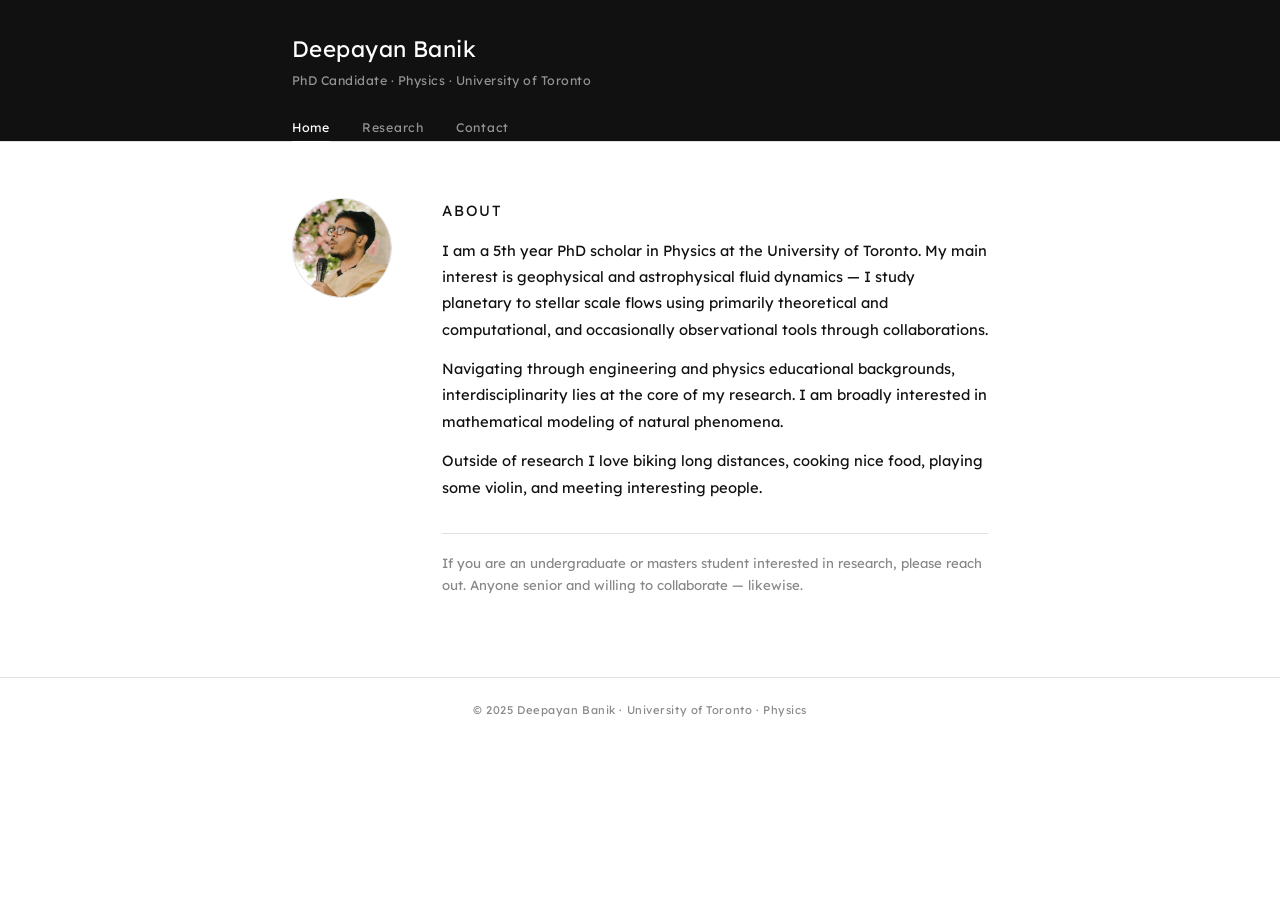
==== commit 093f31fb: "Update profile photo in index.html" ====
--- a/index.html
+++ b/index.html
@@ -460,7 +460,7 @@
     <!-- ══ HOME ══ -->
     <section id="home" class="tab-content active">
       <div class="card">
-        <img src="https://via.placeholder.com/100" alt="Profile photo of Deepayan Banik" class="avatar" />
+        <img src="squareDB.jpg" alt="Profile photo of Deepayan Banik" class="avatar" />
         <div class="bio">
           <p class="bio-label">About</p>
           <p>
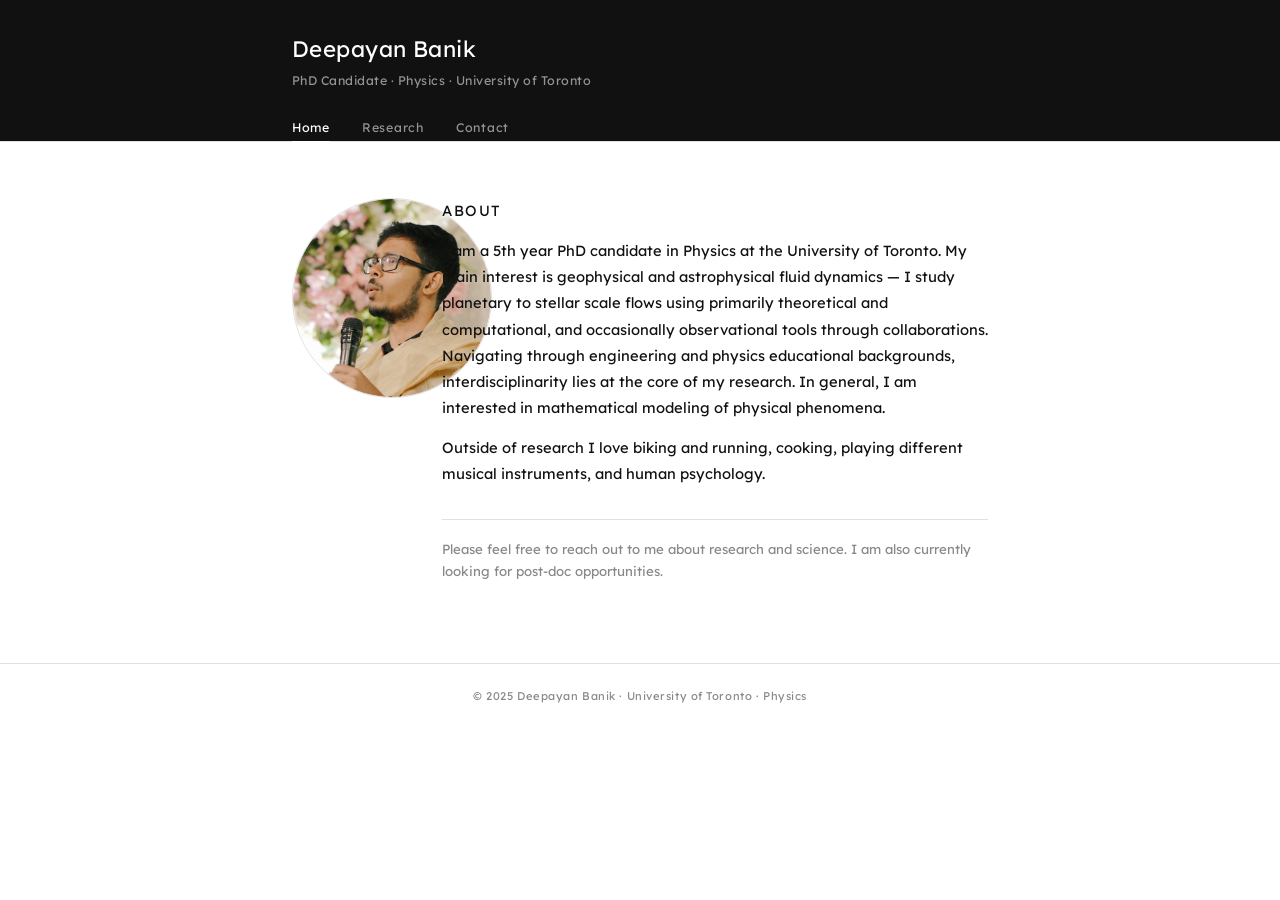
==== commit 38292cff: "Modify avatar dimensions and bio text Updated avatar size, adjusted grid layout for research areas, " ====
--- a/index.html
+++ b/index.html
@@ -101,8 +101,8 @@
     }
 
     .avatar {
-      width: 100px;
-      height: 100px;
+      width: 200px;
+      height: 200px;
       border-radius: 50%;
       object-fit: cover;
       border: 1px solid var(--border);
@@ -111,7 +111,7 @@
 
     .bio-label {
       font-size: 0.68rem;
-      letter-spacing: 0.12em;
+      letter-spacing: 0.11em;
       text-transform: uppercase;
       color: var(--muted);
       margin-bottom: 1rem;
@@ -147,10 +147,16 @@
     /* ── RESEARCH AREAS ── */
     .research-areas {
       display: grid;
-      grid-template-columns: repeat(auto-fit, minmax(230px, 1fr));
+      grid-template-columns: repeat(2, 1fr);
       gap: 1px;
       background: var(--border);
       border: 1px solid var(--border);
+    }
+    
+    @media (max-width: 600px) {
+      .research-areas {
+        grid-template-columns: 1fr;
+      }
     }
 
     .research-area-card {
@@ -464,23 +470,20 @@
         <div class="bio">
           <p class="bio-label">About</p>
           <p>
-            I am a 5th year PhD scholar in Physics at the University of Toronto.
+            I am a 5th year PhD candidate in Physics at the University of Toronto.
             My main interest is geophysical and astrophysical fluid dynamics — I study
             planetary to stellar scale flows using primarily theoretical and computational,
-            and occasionally observational tools through collaborations.
+            and occasionally observational tools through collaborations. Navigating through engineering and physics educational backgrounds,
+            interdisciplinarity lies at the core of my research. In general, I am interested
+            in mathematical modeling of physical phenomena.
           </p>
           <p>
-            Navigating through engineering and physics educational backgrounds,
-            interdisciplinarity lies at the core of my research. I am broadly interested
-            in mathematical modeling of natural phenomena.
-          </p>
-          <p>
-            Outside of research I love biking long distances, cooking nice food,
-            playing some violin, and meeting interesting people.
+            Outside of research I love biking and running, cooking,
+            playing different musical instruments, and human psychology.
           </p>
           <div class="callout">
-            If you are an undergraduate or masters student interested in research,
-            please reach out. Anyone senior and willing to collaborate — likewise.
+            Please feel free to reach out to me about research and science. 
+            I am also currently looking for post-doc opportunities.
           </div>
         </div>
       </div>
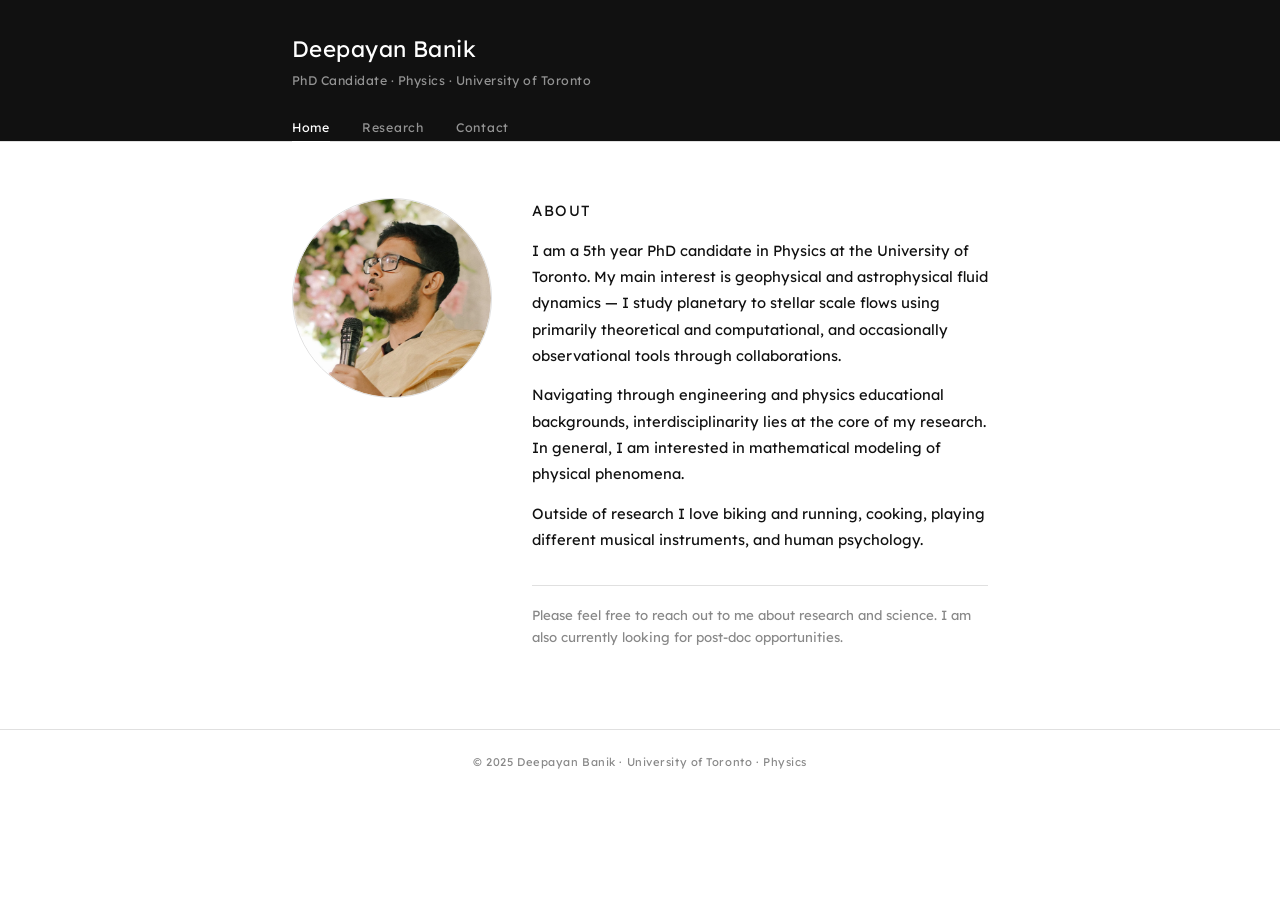
==== commit 62d309ac: "Add files via upload" ====
--- a/index.html
+++ b/index.html
@@ -95,7 +95,7 @@
     /* ── HOME ── */
     .card {
       display: grid;
-      grid-template-columns: 110px 1fr;
+      grid-template-columns: 200px 1fr;
       gap: 2.5rem;
       align-items: start;
     }
@@ -473,7 +473,10 @@
             I am a 5th year PhD candidate in Physics at the University of Toronto.
             My main interest is geophysical and astrophysical fluid dynamics — I study
             planetary to stellar scale flows using primarily theoretical and computational,
-            and occasionally observational tools through collaborations. Navigating through engineering and physics educational backgrounds,
+            and occasionally observational tools through collaborations. 
+          </p>
+          <p>
+            Navigating through engineering and physics educational backgrounds,
             interdisciplinarity lies at the core of my research. In general, I am interested
             in mathematical modeling of physical phenomena.
           </p>
@@ -499,27 +502,27 @@
         <div class="research-areas">
           <div class="research-area-card" onclick="openDetail('stars')">
             <h4>Stars</h4>
-            <p>Differential rotation and meridional circulation in stellar interiors.</p>
+            <p>Differential rotation and meridional circulation in stellar interiors are often neglected in evolutionary models that treat stars as rigidly-rotating one dimensional objects. However, in reality they highly three dimensional with complex fluid motion that not only affect the current state of stars but also their past and future. I work on this using theoretical and computational fluid dynamics.</p>
             <span class="area-arrow">View details →</span>
           </div>
           <div class="research-area-card" onclick="openDetail('planets')">
             <h4>Planets</h4>
-            <p>Exoplanetary climate physics and atmospheric circulation.</p>
+            <p>Exoplanetary climate physics is focused on using a variety of tools. I use shallow water models of planetary atmospheres to study variably irradiated synchronous and asynchronous planets.  I also collaborate on using high resolution phase resolved spectroscopy to probe ultra hot Jupiters for magnetic fields.</p>
             <span class="area-arrow">View details →</span>
           </div>
           <div class="research-area-card" onclick="openDetail('asteroids')">
             <h4>Asteroids</h4>
-            <p>Spin and shape evolution of rubble-pile asteroids.</p>
+            <p>In the past, I have studied the spin and shape evolution of rubble-pile asteroids using discrete and continuum methods for granular flows with focus on top-shaped asteroids like Bennu and Ryugu. Current collaborative work extends into developing a comprehensive asteroid evolution history package for population statistics.</p>
             <span class="area-arrow">View details →</span>
           </div>
           <div class="research-area-card" onclick="openDetail('misc')">
             <h4>Miscellaneous</h4>
-            <p>Mechanical logic gates and LLM evaluation in physics.</p>
+            <p>Some of my old work dealt with the theoretical design of mechanical logic gates like the OR gate, using compliant bistable arches and their macroscale prototyping as a proof of concept for eventual miniaturization. I have also worked on designing tests for LLM evaluation in the field of physics.</p>
             <span class="area-arrow">View details →</span>
           </div>
         </div>
 
-        <p class="section-label">Keywords</p>
+        <!-- <p class="section-label">Keywords</p>
         <div class="tags-strip">
           <span>fluid mechanics</span>
           <span>turbulence</span>
@@ -531,7 +534,7 @@
           <span>general circulation</span>
           <span>primitive equations</span>
           <span>wave–mean-flow interactions</span>
-        </div>
+        </div> -->
 
         <p class="section-label">Projects</p>
         <div class="project-group">
@@ -755,17 +758,17 @@
 
     <!-- ══ CONTACT ══ -->
     <section id="contact" class="tab-content">
-      <p>Feel free to reach out — I am always happy to discuss research, collaborations, or questions. Undergrad and masters students are especially welcome.</p>
+      <p>Feel free to reach out to me at <a href="mailto:deepayan.banik@utoronto.ca">deepayan.banik@utoronto.ca</a> — I am always happy to discuss research, collaborations, or questions. Undergrad and masters students are especially welcome.</p>
 
       <table class="contact-table">
         <tbody>
           <tr>
             <td class="label">GitHub</td>
-            <td><a href="https://github.com/deepayanbanik" target="_blank">github.com/deepayanbanik</a></td>
+            <td><a href="https://github.com/Textydeep" target="_blank">github.com/Textydeep</a></td>
           </tr>
           <tr>
-            <td class="label">Notion</td>
-            <td><a href="https://deepayanbanik.notion.site" target="_blank">deepayanbanik.notion.site</a></td>
+            <td class="label">LinkedIn</td>
+            <td><a href="https://www.linkedin.com/in/textydeep" target="_blank">linkedin.com/in/textydeep</a></td>
           </tr>
           <tr>
             <td class="label">University</td>
@@ -774,7 +777,7 @@
         </tbody>
       </table>
 
-      <form class="contact-form" id="contact-form" novalidate>
+      <!-- <form class="contact-form" id="contact-form" novalidate>
         <h3>Send a Message</h3>
         <label for="name">Name</label>
         <input type="text" id="name" name="name" placeholder="Your name"
@@ -793,7 +796,7 @@
 
         <button type="submit" class="submit-btn">Send</button>
         <p id="form-status" aria-live="polite"></p>
-      </form>
+      </form> -->
     </section>
 
   </main>
@@ -858,4 +861,4 @@
     });
   </script>
 </body>
-</html>
+</html>
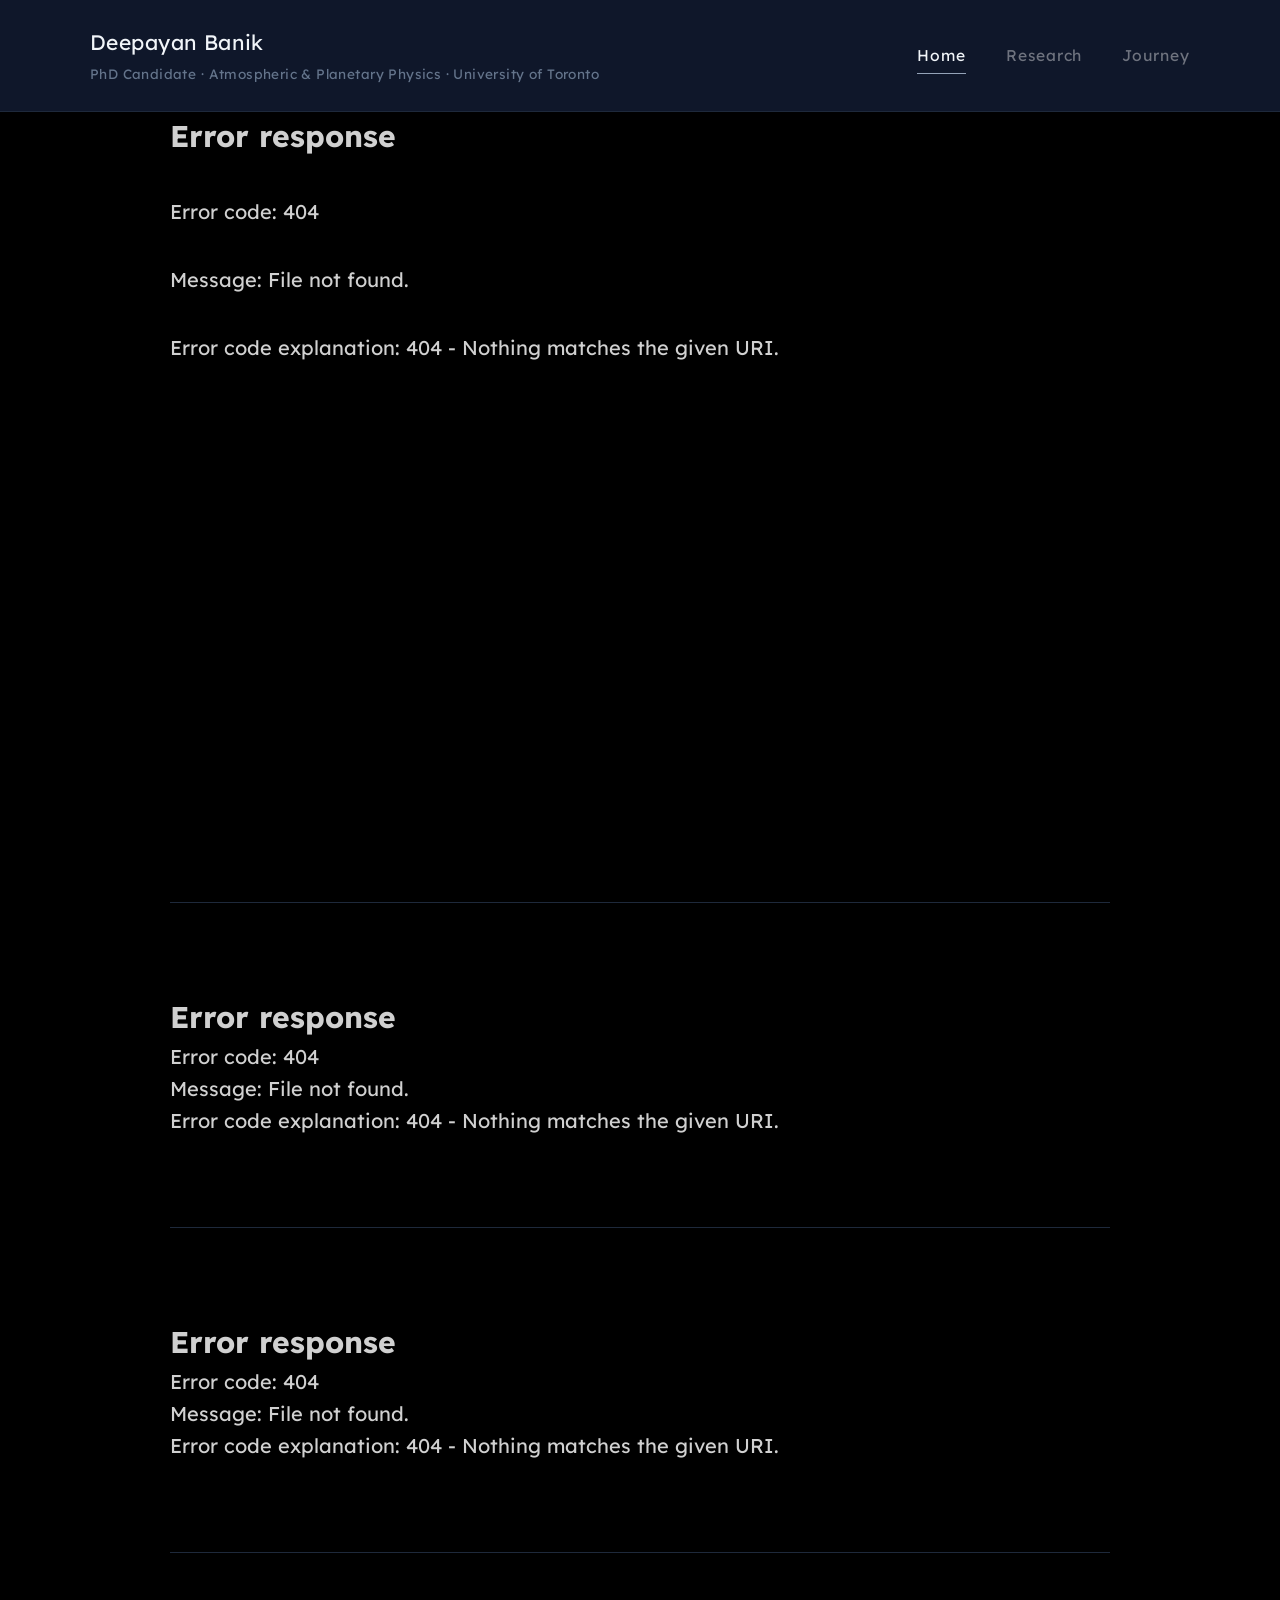
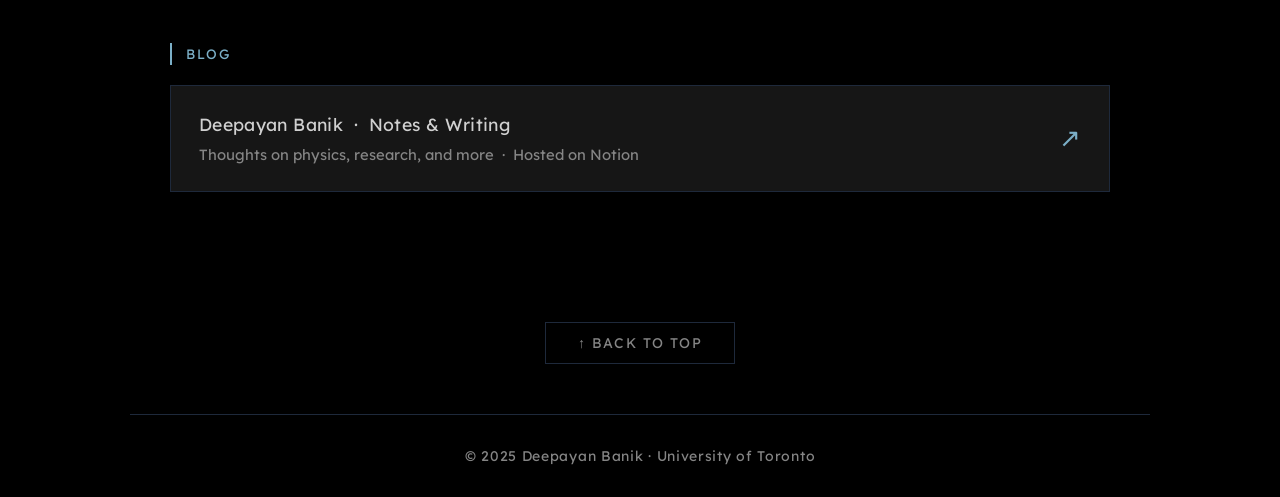
==== commit 5868dc0b: "Update index.html with latest layout and styling changes Co-Authored-By: Claude Sonnet 4.6 <noreply@" ====
--- a/index.html
+++ b/index.html
@@ -2,18 +2,24 @@
 <html lang="en">
 <head>
   <meta charset="UTF-8" />
-  <meta name="viewport" content="width=device-width, initial-scale=1.0" />
   <title>Deepayan Banik</title>
+  <meta name="description" content="PhD candidate in Physics working on atmospheric and planetary fluid dynamics.">
+
+  <meta name="viewport" content="width=device-width, initial-scale=1.0">
   <link rel="preconnect" href="https://fonts.googleapis.com">
   <link rel="preconnect" href="https://fonts.gstatic.com" crossorigin>
-  <link href="https://fonts.googleapis.com/css2?family=Lexend+Deca:wght@300;400;600&display=swap" rel="stylesheet">
+  <link href="https://fonts.googleapis.com/css2?family=IBM+Plex+Mono:ital,wght@0,300;0,400;1,300&family=Lexend+Deca:wght@300;400;600&display=swap" rel="stylesheet">
   <style>
     :root {
-      --bg: #ffffff;
-      --fg: #111111;
-      --muted: #888888;
-      --border: #e0e0e0;
-    }
+      --bg: #000000;
+      --fg: #d0d0d0;
+      --muted: #858585;
+      --border: #1e293b;
+      --different1: #7bafc7;
+      --different2: #e2e8f0;
+    }
+
+    html { font-size: 20px; }
 
     *, *::before, *::after { box-sizing: border-box; margin: 0; padding: 0; }
 
@@ -22,43 +28,50 @@
       background: var(--bg);
       color: var(--fg);
       min-height: 100vh;
-      font-size: 16px;
+      font-size: 1rem;
       line-height: 1.6;
     }
 
     /* ── HEADER ── */
     header {
-      border-bottom: 1px solid var(--border);
+      border-bottom: 1px solid #1e293b;
       position: sticky;
       top: 0;
-      background: #111111;
+      background: #0f172a;
       z-index: 100;
     }
 
     .header-inner {
-      max-width: 760px;
+      max-width: 1200px;
       margin: 0 auto;
-      padding: 2rem 2rem 0;
-    }
+      padding: 1.3rem 2.5rem;
+      display: flex;
+      align-items: center;
+      gap: 2rem;
+    }
+
+    .header-left { flex: 1; min-width: 0; }
 
     .site-name {
       font-family: 'Lexend Deca', sans-serif;
-      font-size: 1.4rem;
+      font-size: 1.05rem;
       font-weight: 400;
       letter-spacing: 0.02em;
-      color: #ffffff;
+      color: #f1f5f9;
     }
 
     .site-tagline {
       font-family: 'Lexend Deca', sans-serif;
-      font-size: 0.78rem;
-      color: rgba(255,255,255,0.55);
-      margin-top: 0.2rem;
-      margin-bottom: 1.4rem;
-      letter-spacing: 0.04em;
-    }
-
-    nav { display: flex; gap: 2rem; }
+      font-size: 0.68rem;
+      color: #64748b;
+      margin-top: 0.18rem;
+      letter-spacing: 0.03em;
+      white-space: nowrap;
+      overflow: hidden;
+      text-overflow: ellipsis;
+    }
+
+    nav { display: flex; gap: 2rem; flex-shrink: 0; align-items: center; }
 
     .tab-btn {
       font-family: 'Lexend Deca', sans-serif;
@@ -67,46 +80,100 @@
       background: none;
       border: none;
       border-bottom: 1px solid transparent;
-      color: rgba(255,255,255,0.55);
+      color: rgba(255, 255, 255, 0.4);
       padding: 0.4rem 0;
       cursor: pointer;
       transition: color 0.15s, border-color 0.15s;
-      margin-bottom: -1px;
-    }
-
-    .tab-btn:hover { color: #ffffff; }
-    .tab-btn.active { color: #ffffff; border-bottom-color: #ffffff; }
+    }
+
+    .tab-btn:hover { color: #f1f5f9; }
+    .tab-btn.active { color: #f1f5f9; border-bottom-color: #94a3b8; }
 
     /* ── MAIN ── */
     main {
-      max-width: 760px;
+      max-width: 1020px;
       margin: 0 auto;
-      padding: 3.5rem 2rem 5rem;
-    }
-
-    .tab-content { display: none; animation: fadeIn 0.2s ease; }
-    .tab-content.active { display: block; }
+      padding: 0 2rem;
+    }
+
+    /* ── SECTIONS (scrollable) ── */
+    .tab-content {
+      display: block;
+      padding-top: 4.5rem;
+      padding-bottom: 4.5rem;
+      scroll-margin-top: 80px;
+    }
+
+    .tab-content + .tab-content {
+      border-top: 1px solid var(--border);
+    }
 
     @keyframes fadeIn {
       from { opacity: 0; transform: translateY(5px); }
       to   { opacity: 1; transform: translateY(0); }
     }
 
+    /* ── SCROLL REVEAL ── */
+    .reveal {
+      opacity: 0;
+      transform: translateY(16px);
+      transition: opacity 0.5s ease, transform 0.5s ease;
+    }
+
+    .reveal.visible {
+      opacity: 1;
+      transform: translateY(0);
+    }
+
+    #home.tab-content {
+      padding-top: 0;
+      padding-bottom: 2rem;
+      min-height: calc(100vh - 5.5rem);
+      display: flex;
+      flex-direction: column;
+      justify-content: flex-start;
+      gap: 1.8rem;
+    }
+
+    .cover-pic-wrap {
+      position: relative;
+      width: calc(100% + 4rem);
+      margin-left: -2rem;
+      line-height: 0;
+    }
+
+    .cover-pic-wrap img { width: 100%; height: auto; display: block; }
+
+    .cover-overlay {
+      position: absolute;
+      inset: 0;
+      background: rgba(0, 0, 0, 0.48);
+    }
+
+    /* ── MOODBOARD ── */
+    .moodboard {
+      grid-column: 1 / -1;
+      border: 1px solid var(--border);
+      line-height: 0;
+    }
+
     /* ── HOME ── */
     .card {
       display: grid;
-      grid-template-columns: 200px 1fr;
-      gap: 2.5rem;
+      grid-template-columns: 220px 1fr;
+      column-gap: 2.5rem;
+      row-gap: 1.4rem;
       align-items: start;
     }
 
     .avatar {
-      width: 200px;
-      height: 200px;
+      width: 220px;
+      height: 220px;
       border-radius: 50%;
       object-fit: cover;
       border: 1px solid var(--border);
       display: block;
+      box-shadow: 0 0 0 3px #0a0a0a, 0 0 0 4px var(--border), 0 4px 28px rgba(123, 175, 199, 0.1);
     }
 
     .bio-label {
@@ -118,7 +185,7 @@
     }
 
     .bio p {
-      font-size: 0.92rem;
+      font-size: 0.86rem;
       line-height: 1.78;
       color: var(--fg);
       margin-bottom: 0.85rem;
@@ -130,7 +197,7 @@
       margin-top: 2rem;
       padding-top: 1.2rem;
       border-top: 1px solid var(--border);
-      font-size: 0.83rem;
+      font-size: 0.70rem;
       line-height: 1.65;
       color: var(--muted);
     }
@@ -140,100 +207,151 @@
       font-size: 0.68rem;
       letter-spacing: 0.12em;
       text-transform: uppercase;
-      color: var(--muted);
+      color: var(--different1);
       margin: 2.5rem 0 1rem;
+      padding-left: 0.7rem;
+      border-left: 2px solid var(--different1);
     }
 
     /* ── RESEARCH AREAS ── */
     .research-areas {
       display: grid;
       grid-template-columns: repeat(2, 1fr);
-      gap: 1px;
-      background: var(--border);
-      border: 1px solid var(--border);
-    }
-    
-    @media (max-width: 600px) {
-      .research-areas {
-        grid-template-columns: 1fr;
-      }
+      gap: 20px;
+      background: transparent;
+      margin-bottom: 3rem;
+    }
+
+    @media (max-width: 560px) {
+      .research-areas { grid-template-columns: 1fr; }
     }
 
     .research-area-card {
-      background: var(--bg);
-      padding: 1.2rem 1.1rem;
+      background: #000;
       cursor: pointer;
-      transition: background 0.15s;
+      overflow: hidden;
+      transition: box-shadow 0.2s;
+    }
+
+    .research-area-card:hover { box-shadow: 0 0 0 2px var(--card-color, var(--different1)); }
+
+    .card-img-wrap {
+      position: relative;
+      width: 100%;
+      aspect-ratio: 4 / 5;
+      background: #000;
+      overflow: hidden;
+    }
+
+    .card-img-wrap img {
+      width: 100%;
+      height: 100%;
+      object-fit: contain;
+      display: block;
+      transition: transform 0.35s ease;
+    }
+
+    .research-area-card:hover .card-img-wrap img { transform: scale(1.04); }
+
+    .card-caption {
+      position: absolute;
+      top: 0;
+      left: 0;
+      right: 0;
+      z-index: 3;
+      padding: 0.75rem 1rem 1.8rem;
+      background: linear-gradient(to bottom, rgba(0,0,0,0.78) 0%, transparent 100%);
+      font-size: 0.86rem;
+      font-weight: 400;
+      letter-spacing: 0.05em;
+      color: #f1f5f9;
+      pointer-events: none;
+    }
+
+    .card-hover {
+      position: absolute;
+      inset: 0;
+      z-index: 2;
+      padding: 3.2rem 1.8rem 1.8rem;
+      opacity: 0;
+      transition: opacity 0.28s ease;
+      font-size: 0.78rem;
+      line-height: 1.6;
+      color: #ececec;
+      overflow: hidden;
       display: flex;
       flex-direction: column;
+    }
+
+    .research-area-card:hover .card-hover { opacity: 1; }
+
+    .card-hover-pubs {
+      margin-top: auto;
+      padding-top: 0.55rem;
+      border-top: 1px solid rgba(255,255,255,0.18);
+      display: flex;
+      flex-direction: column;
+      gap: 0.2rem;
+    }
+
+    .card-hover-pub {
+      font-size: 0.60rem;
+      color: rgba(230, 230, 230, 0.75);
+      line-height: 1.4;
+      letter-spacing: 0.01em;
+    }
+
+    /* ── PUBLICATIONS TOGGLE ── */
+    .pub-extra {
+      max-height: 0;
+      overflow: hidden;
+      transition: max-height 0.45s ease;
+    }
+
+    .pub-extra.open { max-height: 3000px; }
+
+    .pub-list-cont li:first-child { border-top: none; }
+
+    .pub-toggle-btn {
+      display: inline-flex;
+      align-items: center;
       gap: 0.4rem;
-    }
-
-    .research-area-card:hover { background: #f7f7f7; }
-
-    .research-area-card h4 {
-      font-size: 0.82rem;
-      font-weight: 400;
-      letter-spacing: 0.05em;
-    }
-
-    .research-area-card p {
-      font-size: 0.78rem;
-      line-height: 1.6;
-      color: var(--muted);
-    }
-
-    .area-arrow {
-      font-size: 0.7rem;
-      color: var(--muted);
-      margin-top: auto;
-      padding-top: 0.6rem;
-    }
-
-    /* ── KEYWORDS ── */
-    .tags-strip {
-      display: flex;
-      flex-wrap: wrap;
-      gap: 0.45rem;
-    }
-
-    .tags-strip span {
-      font-size: 0.73rem;
-      color: var(--muted);
+      margin-top: 0.6rem;
+      font-family: 'Lexend Deca', sans-serif;
+      font-size: 0.68rem;
+      letter-spacing: 0.08em;
+      text-transform: uppercase;
+      color: var(--different1);
+      background: none;
       border: 1px solid var(--border);
-      padding: 0.2rem 0.55rem;
-      border-radius: 2px;
-    }
-
-    /* ── PROJECTS ── */
-    .project-group { margin-bottom: 1.4rem; }
-
-    .project-group-label {
-      font-size: 0.68rem;
-      letter-spacing: 0.1em;
-      text-transform: uppercase;
-      color: var(--muted);
-      margin-bottom: 0.5rem;
-    }
-
-    .project-list { list-style: none; }
-
-    .project-list li {
-      font-size: 0.86rem;
-      line-height: 1.6;
-      color: var(--fg);
-      padding: 0.28rem 0;
-    }
+      cursor: pointer;
+      padding: 0.5rem 1rem;
+      transition: color 0.15s, border-color 0.2s;
+    }
+
+    .pub-toggle-btn:hover { color: var(--fg); border-color: var(--different1); }
 
     /* ── PUBLICATIONS ── */
-    .pub-list { list-style: none; }
-
-    .pub-list li {
+    a {
+      color: var(--different1);
+      text-decoration: none;
+    }
+
+    .pub-list, .detail-pub-list { list-style: none; }
+
+    .pub-list li, .detail-pub-list li {
       padding: 1rem 0;
       border-bottom: 1px solid var(--border);
-    }
-
-    .pub-list li:first-child { border-top: 1px solid var(--border); }
+      transition: padding-left 0.2s;
+    }
+
+    .pub-list li:first-child, .detail-pub-list li:first-child { border-top: 1px solid var(--border); }
+
+    .pub-list li:hover, .detail-pub-list li:hover {
+      padding-left: 0.5rem;
+      border-left: 2px solid var(--different1);
+      margin-left: -2px;
+    }
 
     .pub-title {
       display: block;
@@ -255,13 +373,66 @@
       color: var(--muted);
     }
 
-    /* ── DETAIL PAGE ── */
-    .detail-page {
-      display: none;
-      animation: fadeIn 0.2s ease;
-    }
-
-    .detail-page.active { display: block; }
+    /* ── DETAIL PAGE (inline within research section) ── */
+    .detail-page { display: none; }
+
+    .detail-page.active {
+      display: block;
+      animation: fadeIn 0.25s ease;
+    }
+
+    .detail-inner {
+      padding: 1.8rem 2rem;
+      border: 1px solid var(--detail-color, var(--border));
+      border-radius: 2px;
+    }
+
+    .research-return-btn {
+      display: inline-flex;
+      align-items: center;
+      gap: 0.5rem;
+      font-size: 0.72rem;
+      letter-spacing: 0.08em;
+      text-transform: uppercase;
+      color: var(--different1);
+      background: none;
+      border: 1px solid var(--border);
+      cursor: pointer;
+      padding: 0.55rem 1rem;
+      transition: color 0.15s, border-color 0.2s;
+      margin-bottom: 1.8rem;
+    }
+
+    .research-return-btn:hover { color: var(--fg); border-color: var(--different1); }
+    .research-return-btn.bottom { margin-bottom: 0; margin-top: 2.5rem; }
+
+    /* ── JOURNEY ART ── */
+    .journey-art {
+      margin-top: 3rem;
+      padding-top: 2rem;
+      border-top: 1px solid var(--border);
+    }
+
+    .journey-art-panels {
+      display: grid;
+      grid-template-columns: 1fr 1fr;
+      gap: 0.5rem;
+      margin-bottom: 0.9rem;
+    }
+
+    .journey-art-panels img {
+      width: 100%;
+      display: block;
+      border-radius: 2px;
+    }
+
+    .journey-art-caption {
+      font-size: 0.72rem;
+      color: var(--muted);
+      line-height: 1.65;
+      font-style: italic;
+      text-align: center;
+    }
 
     .back-btn {
       display: inline-flex;
@@ -273,8 +444,7 @@
       background: none;
       border: none;
       cursor: pointer;
-      padding: 0;
-      margin-bottom: 2rem;
+      padding: 0.4rem 0;
       transition: color 0.15s;
     }
 
@@ -299,15 +469,25 @@
       font-size: 0.65rem;
       letter-spacing: 0.12em;
       text-transform: uppercase;
-      color: var(--muted);
+      color: var(--different1);
       margin: 2rem 0 0.8rem;
+      padding-left: 0.6rem;
+      border-left: 2px solid var(--different1);
     }
 
     .detail-body {
-      font-size: 0.9rem;
-      line-height: 1.8;
+      font-size: 0.82rem;
+      line-height: 1.78;
       color: var(--fg);
       margin-bottom: 1rem;
+    }
+
+    .detail-hero-img {
+      width: 100%;
+      height: auto;
+      border-radius: 2px;
+      margin-bottom: 2rem;
+      display: block;
     }
 
     .detail-pub-list { list-style: none; }
@@ -429,436 +609,479 @@
     }
 
     /* ── FOOTER ── */
-    footer {
+    footer { font-size: 0.7rem; letter-spacing: 0.05em; color: var(--muted); }
+
+    .footer-inner {
+      max-width: 1020px;
+      margin: 0 auto;
+      padding: 1.5rem 2rem;
+      border-top: 1px solid var(--border);
       text-align: center;
-      padding: 1.5rem;
-      font-size: 0.7rem;
-      letter-spacing: 0.05em;
-      color: var(--muted);
-      border-top: 1px solid var(--border);
+    }
+
+    /* ── JOURNEY ── */
+    .journey-container {
+      display: flex;
+      flex-direction: column;
+    }
+
+    .journey-item {
+      border: 1px solid var(--border);
+      border-bottom: none;
+      background: #0d1117;
+      overflow: hidden;
+      transition: background 0.15s, border-left-color 0.2s;
+    }
+
+    .journey-item:last-child { border-bottom: 1px solid var(--border); }
+
+    .journey-item.active {
+      background: #111827;
+      border-left-color: var(--different1);
+    }
+
+    .journey-header {
+      display: flex;
+      align-items: center;
+      gap: 1.5rem;
+      padding: 1.1rem 1.4rem;
+      cursor: pointer;
+      user-select: none;
+      transition: background 0.15s;
+    }
+
+    .journey-header:hover { background: #111827; }
+
+    .journey-header::after {
+      content: '+';
+      margin-left: auto;
+      font-size: 0.8rem;
+      color: var(--muted);
+      flex-shrink: 0;
+      font-family: monospace;
+      line-height: 1;
+    }
+
+    .journey-item.active .journey-header::after { content: '−'; color: var(--different1); }
+
+    .journey-year {
+      font-size: 0.72rem;
+      letter-spacing: 0.07em;
+      color: var(--different1);
+      font-weight: 500;
+      flex-shrink: 0;
+      min-width: 7.5rem;
+    }
+
+    .journey-title { flex: 1; min-width: 0; }
+
+    .journey-degree {
+      font-size: 0.86rem;
+      font-weight: 400;
+      letter-spacing: 0.02em;
+      color: var(--fg);
+    }
+
+    .journey-inst {
+      font-size: 0.74rem;
+      color: var(--muted);
+      letter-spacing: 0.02em;
+      margin-top: 0.1rem;
+    }
+
+    .journey-details {
+      display: block;
+      max-height: 0;
+      overflow: hidden;
+      padding: 0 1.4rem;
+      border-top: 1px solid transparent;
+      transition: max-height 0.45s ease, padding-bottom 0.4s ease, border-color 0.2s ease;
+    }
+
+    .journey-item.active .journey-details {
+      max-height: 1400px;
+      padding-bottom: 1.4rem;
+      border-top-color: var(--border);
     }
 
     /* ── RESPONSIVE ── */
     @media (max-width: 560px) {
       .card { grid-template-columns: 1fr; }
       .avatar { width: 80px; height: 80px; }
-      main { padding: 2.5rem 1.2rem 4rem; }
-      .header-inner { padding: 1.5rem 1.2rem 0; }
-    }
+      main { padding: 0 1.2rem; }
+      .header-inner { padding: 0.75rem 1.2rem; }
+      .site-tagline { display: none; }
+      nav { gap: 1.2rem; }
+      .journey-header { gap: 0.9rem; }
+      .journey-year { min-width: 0; }
+      .jd-columns { grid-template-columns: 1fr; }
+      .jd-projects-grid { grid-template-columns: 1fr; }
+
+      .bio p { font-size: 0.94rem; }
+      .pub-title { font-size: 0.94rem; }
+      .pub-authors { font-size: 0.82rem; }
+      .pub-venue { font-size: 0.80rem; }
+      .detail-title { font-size: 1.3rem; }
+      .detail-body { font-size: 0.88rem; }
+      .journey-degree { font-size: 0.94rem; }
+      .journey-inst { font-size: 0.80rem; }
+      .jd-position { font-size: 0.82rem; }
+      .jd-col-label, .jd-projects-label, .jd-stat-tag { font-size: 0.68rem; }
+      .jd-col-value { font-size: 0.78rem; }
+      .research-area-card h4 { font-size: 0.88rem; }
+      .research-area-card p { font-size: 0.84rem; }
+    }
+
+    /* ── JOURNEY DETAIL PANEL ── */
+    .jd-meta {
+      display: flex;
+      justify-content: space-between;
+      align-items: baseline;
+      gap: 1rem;
+      margin-top: 1.1rem;
+      margin-bottom: 0.7rem;
+      padding-bottom: 0.6rem;
+      border-bottom: 1px solid var(--border);
+    }
+
+    .jd-position {
+      font-size: 0.76rem;
+      color: var(--fg);
+      font-weight: 500;
+      letter-spacing: 0.02em;
+    }
+
+    .jd-duration {
+      font-size: 0.67rem;
+      color: var(--different1);
+      letter-spacing: 0.04em;
+      white-space: nowrap;
+      flex-shrink: 0;
+    }
+
+    .jd-lab {
+      font-size: 0.69rem;
+      color: #6b7280;
+      letter-spacing: 0.02em;
+      margin-bottom: 0.9rem;
+    }
+
+    .jd-columns {
+      display: grid;
+      grid-template-columns: 1fr 1fr 1fr;
+      gap: 1.2rem;
+      margin-bottom: 0.9rem;
+    }
+
+    .jd-col-label {
+      font-size: 0.63rem;
+      letter-spacing: 0.14em;
+      text-transform: uppercase;
+      color: #64748b;
+      margin-bottom: 0.3rem;
+    }
+
+    .jd-col-value {
+      font-size: 0.72rem;
+      line-height: 1.55;
+      color: var(--fg);
+    }
+
+    .jd-entry { margin-bottom: 0.35rem; line-height: 1.4; }
+    .jd-entry:last-child { margin-bottom: 0; }
+    .jd-entry span { display: block; font-size: 0.65rem; color: var(--muted); }
+
+    .jd-projects {
+      padding-top: 0.75rem;
+      border-top: 1px solid var(--border);
+      margin-bottom: 0.75rem;
+    }
+
+    .jd-projects-label {
+      font-size: 0.63rem;
+      letter-spacing: 0.14em;
+      text-transform: uppercase;
+      color: #64748b;
+      margin-bottom: 0.4rem;
+    }
+
+    .jd-projects-grid {
+      display: grid;
+      grid-template-columns: 1fr 1fr;
+      gap: 0.3rem 2rem;
+    }
+
+    .jd-project-item {
+      font-size: 0.69rem;
+      color: var(--muted);
+      line-height: 1.4;
+      display: flex;
+      align-items: baseline;
+      gap: 0.45rem;
+    }
+
+    .jd-project-item::before { content: '—'; color: #475569; flex-shrink: 0; font-size: 0.62rem; }
+    .jd-project-name { flex: 1; }
+    .jd-project-date { font-size: 0.62rem; color: #64748b; white-space: nowrap; }
+
+    .jd-stats {
+      display: flex;
+      gap: 1.5rem;
+      padding-top: 0.7rem;
+      border-top: 1px solid var(--border);
+      flex-wrap: wrap;
+    }
+
+    .jd-stat { display: flex; flex-direction: column; gap: 0.05rem; }
+
+    .jd-stat-num {
+      font-size: 1rem;
+      color: var(--different2);
+      font-weight: 400;
+      line-height: 1.2;
+    }
+
+    .jd-stat-tag {
+      font-size: 0.63rem;
+      letter-spacing: 0.1em;
+      text-transform: uppercase;
+      color: var(--muted);
+    }
+
+    /* ── BLOG ── */
+    .blog-link-card {
+      display: flex;
+      align-items: center;
+      justify-content: space-between;
+      padding: 1.2rem 1.4rem;
+      border: 1px solid var(--border);
+      background: #161616;
+      text-decoration: none;
+      color: var(--fg);
+      transition: background 0.15s, box-shadow 0.2s;
+    }
+
+    .blog-link-card:hover {
+      background: #1e2a3a;
+      box-shadow: inset 0 2px 0 var(--different1);
+      color: #f1f5f9;
+    }
+
+    .blog-card-title {
+      font-size: 0.88rem;
+      font-weight: 400;
+      letter-spacing: 0.02em;
+      margin-bottom: 0.25rem;
+    }
+
+    .blog-card-sub {
+      font-size: 0.74rem;
+      color: var(--muted);
+      transition: color 0.15s;
+    }
+
+    .blog-link-card:hover .blog-card-sub { color: #94a3b8; }
+
+    .blog-card-arrow {
+      font-size: 1.3rem;
+      color: var(--different1);
+      flex-shrink: 0;
+      margin-left: 1rem;
+      line-height: 1;
+    }
+
+    /* ── BACK TO TOP ── */
+    .back-to-top-wrap {
+      max-width: 1020px;
+      margin: 0 auto;
+      padding: 2rem 2rem 2.5rem;
+      display: flex;
+      justify-content: center;
+    }
+
+    .back-to-top-btn {
+      font-family: 'Lexend Deca', sans-serif;
+      font-size: 0.7rem;
+      letter-spacing: 0.1em;
+      text-transform: uppercase;
+      color: var(--muted);
+      background: none;
+      border: 1px solid var(--border);
+      padding: 0.55rem 1.6rem;
+      cursor: pointer;
+      transition: color 0.15s, border-color 0.2s;
+    }
+
+    .back-to-top-btn:hover { color: var(--fg); border-color: var(--different1); }
   </style>
 </head>
 <body>
 
   <header>
     <div class="header-inner">
-      <h1 class="site-name">Deepayan Banik</h1>
-      <p class="site-tagline">PhD Candidate · Physics · University of Toronto</p>
+      <div class="header-left">
+        <h1 class="site-name">Deepayan Banik</h1>
+        <p class="site-tagline">PhD Candidate · Atmospheric &amp; Planetary Physics · University of Toronto</p>
+      </div>
       <nav>
         <button class="tab-btn active" data-tab="home">Home</button>
         <button class="tab-btn" data-tab="research">Research</button>
-        <button class="tab-btn" data-tab="contact">Contact</button>
+        <button class="tab-btn" data-tab="journey">Journey</button>
+        <!-- <button class="tab-btn" data-tab="contact">Contact</button> -->
       </nav>
     </div>
   </header>
 
   <main>
-
-    <!-- ══ HOME ══ -->
-    <section id="home" class="tab-content active">
-      <div class="card">
-        <img src="squareDB.jpg" alt="Profile photo of Deepayan Banik" class="avatar" />
-        <div class="bio">
-          <p class="bio-label">About</p>
-          <p>
-            I am a 5th year PhD candidate in Physics at the University of Toronto.
-            My main interest is geophysical and astrophysical fluid dynamics — I study
-            planetary to stellar scale flows using primarily theoretical and computational,
-            and occasionally observational tools through collaborations. 
-          </p>
-          <p>
-            Navigating through engineering and physics educational backgrounds,
-            interdisciplinarity lies at the core of my research. In general, I am interested
-            in mathematical modeling of physical phenomena.
-          </p>
-          <p>
-            Outside of research I love biking and running, cooking,
-            playing different musical instruments, and human psychology.
-          </p>
-          <div class="callout">
-            Please feel free to reach out to me about research and science. 
-            I am also currently looking for post-doc opportunities.
-          </div>
+    <section id="home" class="tab-content"></section>
+    <section id="research" class="tab-content"></section>
+    <section id="journey" class="tab-content"></section>
+    <section id="blog" class="tab-content">
+      <p class="section-label" style="margin-top: 0;">Blog</p>
+      <a href="https://textydeep.github.io/Blog_DB/" target="_blank" rel="noopener" class="blog-link-card">
+        <div>
+          <div class="blog-card-title">Deepayan Banik &nbsp;&middot;&nbsp; Notes &amp; Writing</div>
+          <div class="blog-card-sub">Thoughts on physics, research, and more &nbsp;&middot;&nbsp; Hosted on Notion</div>
         </div>
-      </div>
+        <span class="blog-card-arrow">&#8599;</span>
+      </a>
     </section>
-
-    <!-- ══ RESEARCH ══ -->
-    <section id="research" class="tab-content">
-
-      <!-- Research area grid -->
-      <div id="research-overview">
-
-        <p class="section-label" style="margin-top:0">Research Areas</p>
-        <div class="research-areas">
-          <div class="research-area-card" onclick="openDetail('stars')">
-            <h4>Stars</h4>
-            <p>Differential rotation and meridional circulation in stellar interiors are often neglected in evolutionary models that treat stars as rigidly-rotating one dimensional objects. However, in reality they highly three dimensional with complex fluid motion that not only affect the current state of stars but also their past and future. I work on this using theoretical and computational fluid dynamics.</p>
-            <span class="area-arrow">View details →</span>
-          </div>
-          <div class="research-area-card" onclick="openDetail('planets')">
-            <h4>Planets</h4>
-            <p>Exoplanetary climate physics is focused on using a variety of tools. I use shallow water models of planetary atmospheres to study variably irradiated synchronous and asynchronous planets.  I also collaborate on using high resolution phase resolved spectroscopy to probe ultra hot Jupiters for magnetic fields.</p>
-            <span class="area-arrow">View details →</span>
-          </div>
-          <div class="research-area-card" onclick="openDetail('asteroids')">
-            <h4>Asteroids</h4>
-            <p>In the past, I have studied the spin and shape evolution of rubble-pile asteroids using discrete and continuum methods for granular flows with focus on top-shaped asteroids like Bennu and Ryugu. Current collaborative work extends into developing a comprehensive asteroid evolution history package for population statistics.</p>
-            <span class="area-arrow">View details →</span>
-          </div>
-          <div class="research-area-card" onclick="openDetail('misc')">
-            <h4>Miscellaneous</h4>
-            <p>Some of my old work dealt with the theoretical design of mechanical logic gates like the OR gate, using compliant bistable arches and their macroscale prototyping as a proof of concept for eventual miniaturization. I have also worked on designing tests for LLM evaluation in the field of physics.</p>
-            <span class="area-arrow">View details →</span>
-          </div>
-        </div>
-
-        <!-- <p class="section-label">Keywords</p>
-        <div class="tags-strip">
-          <span>fluid mechanics</span>
-          <span>turbulence</span>
-          <span>magnetic fields</span>
-          <span>mixing</span>
-          <span>convection</span>
-          <span>stratification</span>
-          <span>shallow water</span>
-          <span>general circulation</span>
-          <span>primitive equations</span>
-          <span>wave–mean-flow interactions</span>
-        </div> -->
-
-        <p class="section-label">Projects</p>
-        <div class="project-group">
-          <div class="project-group-label">Current</div>
-          <ul class="project-list">
-            <li>Wave driven Hot-Jupiter variability</li>
-            <li>Atmospheric circulation of variably irradiated synchronous and asynchronous planets</li>
-            <li>Exoplanet magnetic fields using high-resolution phase-resolved cross-correlation spectroscopy</li>
-          </ul>
-        </div>
-        <div class="project-group">
-          <div class="project-group-label">Recent</div>
-          <ul class="project-list">
-            <li>Beating climates of variably irradiated asynchronous exoplanets</li>
-            <li>Rotational mixing in stellar and planetary interiors</li>
-            <li>Meridional circulation in stratified environments</li>
-          </ul>
-        </div>
-        <div class="project-group">
-          <div class="project-group-label">Past</div>
-          <ul class="project-list">
-            <li>Spin and shape evolution of rubble-piles</li>
-            <li>Continuum regolith flows on top-shaped asteroids</li>
-            <li>Discrete granular flow on a rotating and gravitating ellipse</li>
-            <li>Mechanical logic gates</li>
-          </ul>
-        </div>
-
-        <p class="section-label">Publications</p>
-        <ol class="pub-list">
-          <li>
-            <span class="pub-title">Meridional Circulation Molecular-Weighted</span>
-            <span class="pub-authors">D Banik, K Menou, E H Anders</span>
-            <span class="pub-venue">The Astrophysical Journal · 2025</span>
-          </li>
-          <li>
-            <span class="pub-title">Planetary Rhythms: Synchronous Circulation on Variably Irradiated Asynchronous Planets</span>
-            <span class="pub-authors">D Banik (solo author)</span>
-            <span class="pub-venue">The Astrophysical Journal · 2025</span>
-          </li>
-          <li>
-            <span class="pub-title">Meridional Circulation Streamlined</span>
-            <span class="pub-authors">D Banik, K Menou</span>
-            <span class="pub-venue">Geophysical and Astrophysical Fluid Dynamics · 2024</span>
-          </li>
-          <li>
-            <span class="pub-title">Regolith Flow on Top-Shaped Asteroids</span>
-            <span class="pub-authors">D Banik, K Gaurav, I Sharma</span>
-            <span class="pub-venue">Proceedings of the Royal Society A · 2022</span>
-          </li>
-          <li>
-            <span class="pub-title">Spin Change of Rubble-Piles Due to Mass Shedding Culminating from Surface Motion</span>
-            <span class="pub-authors">D Banik, K Gaurav</span>
-            <span class="pub-venue">Lunar and Planetary Science Conference · 2021</span>
-          </li>
-          <li>
-            <span class="pub-title">Granular Flow on a Rotating and Gravitating Elliptical Body</span>
-            <span class="pub-authors">K Gaurav, D Banik, I Sharma</span>
-            <span class="pub-venue">Journal of Fluid Mechanics · 2021</span>
-          </li>
-          <li>
-            <span class="pub-title">A Mechanical OR Gate Using Pinned-Pinned Bistable Arches</span>
-            <span class="pub-authors">D Banik, S Palathingal, G Ananthasuresh, A Ghosh</span>
-            <span class="pub-venue">Mechanism and Machine Science · 2020</span>
-          </li>
-          <li>
-            <span class="pub-title">Humanities Last Exam</span>
-            <span class="pub-authors">Several authors including D Banik</span>
-            <span class="pub-venue">arXiv · 2025</span>
-          </li>
-        </ol>
-      </div>
-
-      <!-- ── DETAIL: STARS ── -->
-      <div id="detail-stars" class="detail-page">
-        <button class="back-btn" onclick="closeDetail()">← Back to Research</button>
-        <h2 class="detail-title">Stars</h2>
-        <p class="detail-subtitle">Stellar interiors · Fluid dynamics · Rotational mixing</p>
-
-        <p class="detail-section-label">Overview</p>
-        <p class="detail-body">
-          Standard stellar evolution models typically treat stars as rigidly-rotating, one-dimensional objects, neglecting the rich three-dimensional fluid dynamics of their interiors. In reality, stars exhibit differential rotation — where different latitudes and depths rotate at different rates — alongside large-scale meridional circulation, a slow overturning flow driven by imbalances between rotation and thermal stratification.
-        </p>
-        <p class="detail-body">
-          These flows matter because they mix chemical species across layers that would otherwise remain separate, alter angular momentum transport, and shape a star's long-term evolutionary trajectory. My work develops theoretical and computational frameworks to model these flows, going beyond the one-dimensional approximation to capture the genuine three-dimensional structure of stellar interiors.
-        </p>
-
-        <p class="detail-section-label">Key Questions</p>
-        <p class="detail-body">
-          How does meridional circulation behave in the presence of compositional gradients — for instance, when molecular weight varies across layers? How do these flows interact with convection and magnetic fields? And how can we build models that are tractable enough to be incorporated into evolutionary codes while remaining physically faithful?
-        </p>
-
-        <p class="detail-section-label">Methods</p>
-        <p class="detail-body">
-          My work uses a combination of analytic theory and numerical simulation. I construct reduced models — such as streamlined formulations of the meridional circulation equations — that capture the essential physics while remaining computationally efficient. These are validated against more complete simulations and, where possible, against observational constraints such as stellar rotation profiles from asteroseismology.
-        </p>
-
-        <p class="detail-section-label">Related Publications</p>
-        <ol class="detail-pub-list">
-          <li>
-            <span class="pub-title">Meridional Circulation Molecular-Weighted</span>
-            <span class="pub-authors">D Banik, K Menou, E H Anders</span>
-            <span class="pub-venue">The Astrophysical Journal · 2025</span>
-          </li>
-          <li>
-            <span class="pub-title">Meridional Circulation Streamlined</span>
-            <span class="pub-authors">D Banik, K Menou</span>
-            <span class="pub-venue">Geophysical and Astrophysical Fluid Dynamics · 2024</span>
-          </li>
-        </ol>
-      </div>
-
-      <!-- ── DETAIL: PLANETS ── -->
-      <div id="detail-planets" class="detail-page">
-        <button class="back-btn" onclick="closeDetail()">← Back to Research</button>
-        <h2 class="detail-title">Planets</h2>
-        <p class="detail-subtitle">Exoplanetary atmospheres · Climate dynamics · Magnetic fields</p>
-
-        <p class="detail-section-label">Overview</p>
-        <p class="detail-body">
-          The atmospheres of exoplanets are laboratories for extreme fluid dynamics. Planets orbiting close to their host stars can be tidally locked — always showing the same face to the star — or in higher-order spin-orbit resonances, leading to dramatic day–night temperature contrasts and complex atmospheric circulation patterns. My work focuses on understanding how these planets' climates respond to variable and asymmetric stellar irradiation.
-        </p>
-        <p class="detail-body">
-          A particular focus is on asynchronously rotating planets — worlds whose rotation period does not match their orbital period — and the rich dynamical phenomena that arise, including resonance effects, traveling waves, and the possibility of climate oscillations with observable signatures.
-        </p>
-
-        <p class="detail-section-label">Shallow Water Models</p>
-        <p class="detail-body">
-          I use shallow water models of planetary atmospheres as a tractable framework for studying general circulation. These models capture the large-scale dynamics — Rossby waves, jet streams, gyres — while being computationally accessible enough to explore broad parameter spaces. Key results from this work include the identification of "planetary rhythms": periodic climate oscillations in variably irradiated asynchronous planets driven by wave–mean-flow interactions.
-        </p>
-
-        <p class="detail-section-label">Magnetic Fields via Spectroscopy</p>
-        <p class="detail-body">
-          In a collaborative observational thread, I work on detecting magnetic fields in ultra-hot Jupiter atmospheres using high-resolution, phase-resolved cross-correlation spectroscopy. Magnetic fields can suppress circulation and influence chemical mixing, making their detection a key step toward understanding the full physics of these extreme worlds.
-        </p>
-
-        <p class="detail-section-label">Related Publications</p>
-        <ol class="detail-pub-list">
-          <li>
-            <span class="pub-title">Planetary Rhythms: Synchronous Circulation on Variably Irradiated Asynchronous Planets</span>
-            <span class="pub-authors">D Banik (solo author)</span>
-            <span class="pub-venue">The Astrophysical Journal · 2025</span>
-          </li>
-        </ol>
-      </div>
-
-      <!-- ── DETAIL: ASTEROIDS ── -->
-      <div id="detail-asteroids" class="detail-page">
-        <button class="back-btn" onclick="closeDetail()">← Back to Research</button>
-        <h2 class="detail-title">Asteroids</h2>
-        <p class="detail-subtitle">Granular flows · Rubble-pile dynamics · Shape evolution</p>
-
-        <p class="detail-section-label">Overview</p>
-        <p class="detail-body">
-          Many small bodies in the solar system — including the well-known asteroids Bennu and Ryugu — are "rubble piles": loose aggregates of rock and dust held together by self-gravity and surface friction, rather than by material strength. Their distinctive top-like shapes are thought to arise from surface mass redistribution driven by the YORP effect, a subtle radiation-induced spin-up that can trigger regolith flow and mass shedding.
-        </p>
-        <p class="detail-body">
-          My earlier work focused on modeling the granular mechanics of these processes using both discrete element methods — where each grain is tracked individually — and continuum approaches that treat the regolith as a flowing material. This dual approach allows cross-validation and provides insight into which aspects of the dynamics are captured by each method.
-        </p>
-
-        <p class="detail-section-label">Key Results</p>
-        <p class="detail-body">
-          I studied how regolith flows across the surface of a top-shaped asteroid under spin-up, showing how material migrates toward the equator and ultimately sheds, contributing to the characteristic equatorial ridge seen on Bennu and Ryugu. Companion work examined how this mass shedding feeds back to alter the spin state of the body itself.
-        </p>
-        <p class="detail-body">
-          Ongoing collaborative work extends this into population-level statistics, developing a comprehensive package for modeling asteroid evolution histories that can be compared against the observed distribution of small-body shapes in the solar system.
-        </p>
-
-        <p class="detail-section-label">Related Publications</p>
-        <ol class="detail-pub-list">
-          <li>
-            <span class="pub-title">Regolith Flow on Top-Shaped Asteroids</span>
-            <span class="pub-authors">D Banik, K Gaurav, I Sharma</span>
-            <span class="pub-venue">Proceedings of the Royal Society A · 2022</span>
-          </li>
-          <li>
-            <span class="pub-title">Spin Change of Rubble-Piles Due to Mass Shedding Culminating from Surface Motion</span>
-            <span class="pub-authors">D Banik, K Gaurav</span>
-            <span class="pub-venue">Lunar and Planetary Science Conference · 2021</span>
-          </li>
-          <li>
-            <span class="pub-title">Granular Flow on a Rotating and Gravitating Elliptical Body</span>
-            <span class="pub-authors">K Gaurav, D Banik, I Sharma</span>
-            <span class="pub-venue">Journal of Fluid Mechanics · 2021</span>
-          </li>
-        </ol>
-      </div>
-
-      <!-- ── DETAIL: MISCELLANEOUS ── -->
-      <div id="detail-misc" class="detail-page">
-        <button class="back-btn" onclick="closeDetail()">← Back to Research</button>
-        <h2 class="detail-title">Miscellaneous</h2>
-        <p class="detail-subtitle">Mechanical computing · LLM evaluation · Compliant mechanisms</p>
-
-        <p class="detail-section-label">Mechanical Logic Gates</p>
-        <p class="detail-body">
-          Before transitioning fully into astrophysics, I worked on the theoretical design and macroscale prototyping of mechanical logic gates — specifically an OR gate constructed from pinned-pinned bistable arches. These compliant mechanisms exploit elastic snap-through instability to perform binary logic without electronics, as a proof of concept for eventual miniaturization into MEMS-scale devices. This work sits at the intersection of structural mechanics, nonlinear dynamics, and mechanical engineering design.
-        </p>
-
-        <p class="detail-section-label">LLM Evaluation in Physics</p>
-        <p class="detail-body">
-          More recently, I contributed to the design of evaluation benchmarks for large language models in the domain of physics. This work probes the reasoning and knowledge limits of frontier models using carefully constructed physics problems, contributing to the broader effort to understand where LLMs succeed and fail at scientific reasoning. I was a contributor to the Humanities Last Exam dataset published on arXiv in 2025.
-        </p>
-
-        <p class="detail-section-label">Related Publications</p>
-        <ol class="detail-pub-list">
-          <li>
-            <span class="pub-title">A Mechanical OR Gate Using Pinned-Pinned Bistable Arches</span>
-            <span class="pub-authors">D Banik, S Palathingal, G Ananthasuresh, A Ghosh</span>
-            <span class="pub-venue">Mechanism and Machine Science · 2020</span>
-          </li>
-          <li>
-            <span class="pub-title">Humanities Last Exam</span>
-            <span class="pub-authors">Several authors including D Banik</span>
-            <span class="pub-venue">arXiv · 2025</span>
-          </li>
-        </ol>
-      </div>
-
-    </section>
-
-    <!-- ══ CONTACT ══ -->
-    <section id="contact" class="tab-content">
-      <p>Feel free to reach out to me at <a href="mailto:deepayan.banik@utoronto.ca">deepayan.banik@utoronto.ca</a> — I am always happy to discuss research, collaborations, or questions. Undergrad and masters students are especially welcome.</p>
-
-      <table class="contact-table">
-        <tbody>
-          <tr>
-            <td class="label">GitHub</td>
-            <td><a href="https://github.com/Textydeep" target="_blank">github.com/Textydeep</a></td>
-          </tr>
-          <tr>
-            <td class="label">LinkedIn</td>
-            <td><a href="https://www.linkedin.com/in/textydeep" target="_blank">linkedin.com/in/textydeep</a></td>
-          </tr>
-          <tr>
-            <td class="label">University</td>
-            <td>Department of Physics, University of Toronto</td>
-          </tr>
-        </tbody>
-      </table>
-
-      <!-- <form class="contact-form" id="contact-form" novalidate>
-        <h3>Send a Message</h3>
-        <label for="name">Name</label>
-        <input type="text" id="name" name="name" placeholder="Your name"
-          required aria-required="true" aria-describedby="name-error" />
-        <span class="field-error" id="name-error" role="alert"></span>
-
-        <label for="email">Email</label>
-        <input type="email" id="email" name="email" placeholder="you@example.com"
-          required aria-required="true" aria-describedby="email-error" />
-        <span class="field-error" id="email-error" role="alert"></span>
-
-        <label for="message">Message</label>
-        <textarea id="message" name="message" rows="5" placeholder="Your message…"
-          required aria-required="true" aria-describedby="message-error"></textarea>
-        <span class="field-error" id="message-error" role="alert"></span>
-
-        <button type="submit" class="submit-btn">Send</button>
-        <p id="form-status" aria-live="polite"></p>
-      </form> -->
-    </section>
-
   </main>
 
+  <div class="back-to-top-wrap">
+    <button class="back-to-top-btn" onclick="window.scrollTo({ top: 0, behavior: 'smooth' })">&#8593; Back to top</button>
+  </div>
+
   <footer>
-    <p>&copy; 2025 Deepayan Banik · University of Toronto · Physics</p>
+    <div class="footer-inner">
+      <p>&copy; 2025 Deepayan Banik · University of Toronto</p>
+    </div>
   </footer>
 
   <script>
-    // ── Tab switching ──
-    document.querySelectorAll('.tab-btn').forEach(btn => {
+    // ── Nav scrolls to section ──
+    document.querySelectorAll('.tab-btn[data-tab]').forEach(btn => {
       btn.addEventListener('click', () => {
-        const tab = btn.dataset.tab;
-        document.querySelectorAll('.tab-btn').forEach(b => b.classList.remove('active'));
-        document.querySelectorAll('.tab-content').forEach(s => s.classList.remove('active'));
-        btn.classList.add('active');
-        document.getElementById(tab).classList.add('active');
-        // Always show overview when switching to research
-        if (tab === 'research') closeDetail();
+        closeDetail();
+        const target = document.getElementById(btn.dataset.tab);
+        if (target) target.scrollIntoView({ behavior: 'smooth' });
       });
     });
 
-    // ── Research detail pages ──
+    // ── Highlight active nav item based on scroll ──
+    function updateActiveTab() {
+      const scrollY = window.scrollY + 120;
+      const ids = ['home', 'research', 'journey', 'blog'];
+      let current = ids[0];
+      for (const id of ids) {
+        const el = document.getElementById(id);
+        if (el && el.offsetTop <= scrollY) current = id;
+      }
+      document.querySelectorAll('.tab-btn[data-tab]').forEach(b => {
+        b.classList.toggle('active', b.dataset.tab === current);
+      });
+    }
+    window.addEventListener('scroll', updateActiveTab, { passive: true });
+
+    // ── Research detail pages (inline) ──
     function openDetail(area) {
       document.getElementById('research-overview').style.display = 'none';
       document.querySelectorAll('.detail-page').forEach(d => d.classList.remove('active'));
       document.getElementById('detail-' + area).classList.add('active');
-      window.scrollTo({ top: 0, behavior: 'smooth' });
+      document.getElementById('research').scrollIntoView({ behavior: 'smooth' });
     }
 
     function closeDetail() {
       document.querySelectorAll('.detail-page').forEach(d => d.classList.remove('active'));
-      document.getElementById('research-overview').style.display = 'block';
-    }
-
-    // ── Form validation ──
-    const form = document.getElementById('contact-form');
-    form.addEventListener('submit', e => {
-      e.preventDefault();
-      let valid = true;
-
-      const name = document.getElementById('name');
-      const nameErr = document.getElementById('name-error');
-      if (!name.value.trim()) { nameErr.textContent = 'Please enter your name.'; valid = false; }
-      else { nameErr.textContent = ''; }
-
-      const email = document.getElementById('email');
-      const emailErr = document.getElementById('email-error');
-      if (!email.value.trim() || !/^[^\s@]+@[^\s@]+\.[^\s@]+$/.test(email.value)) {
-        emailErr.textContent = 'Please enter a valid email address.'; valid = false;
-      } else { emailErr.textContent = ''; }
-
-      const msg = document.getElementById('message');
-      const msgErr = document.getElementById('message-error');
-      if (!msg.value.trim()) { msgErr.textContent = 'Please enter a message.'; valid = false; }
-      else { msgErr.textContent = ''; }
-
-      if (valid) {
-        document.getElementById('form-status').textContent = 'Message sent! Thank you for reaching out.';
-        form.reset();
-      }
-    });
+      const overview = document.getElementById('research-overview');
+      if (overview) overview.style.display = 'block';
+      document.getElementById('research').scrollIntoView({ behavior: 'smooth' });
+    }
+
+    // ── Journey click accordion ──
+    function initJourney() {
+      document.querySelectorAll('.journey-item').forEach(item => {
+        const header = item.querySelector('.journey-header');
+        if (!header) return;
+        header.addEventListener('click', () => {
+          const isActive = item.classList.contains('active');
+          document.querySelectorAll('.journey-item').forEach(i => i.classList.remove('active'));
+          if (!isActive) item.classList.add('active');
+        });
+      });
+    }
+
+    // ── Contact form validation ──
+    function initContactForm() {
+      const form = document.getElementById('contact-form');
+      if (!form) return;
+      form.addEventListener('submit', e => {
+        e.preventDefault();
+        let valid = true;
+
+        const name = document.getElementById('name');
+        const nameErr = document.getElementById('name-error');
+        if (!name.value.trim()) { nameErr.textContent = 'Please enter your name.'; valid = false; }
+        else { nameErr.textContent = ''; }
+
+        const email = document.getElementById('email');
+        const emailErr = document.getElementById('email-error');
+        if (!email.value.trim() || !/^[^\s@]+@[^\s@]+\.[^\s@]+$/.test(email.value)) {
+          emailErr.textContent = 'Please enter a valid email address.'; valid = false;
+        } else { emailErr.textContent = ''; }
+
+        const msg = document.getElementById('message');
+        const msgErr = document.getElementById('message-error');
+        if (!msg.value.trim()) { msgErr.textContent = 'Please enter a message.'; valid = false; }
+        else { msgErr.textContent = ''; }
+
+        if (valid) {
+          document.getElementById('form-status').textContent = 'Message sent! Thank you for reaching out.';
+          form.reset();
+        }
+      });
+    }
+
+    // ── Scroll reveal for content blocks ──
+    function initReveal() {
+      const revealObs = new IntersectionObserver(entries => {
+        entries.forEach(e => {
+          if (e.isIntersecting) {
+            e.target.classList.add('visible');
+            revealObs.unobserve(e.target);
+          }
+        });
+      }, { threshold: 0.08 });
+
+      document.querySelectorAll('.journey-item, .pub-list li, .research-area-card').forEach((el, i) => {
+        el.classList.add('reveal');
+        el.style.transitionDelay = (i % 4) * 0.06 + 's';
+        revealObs.observe(el);
+      });
+    }
+
+    // ── Publications toggle ──
+    function togglePubs() {
+      const extra = document.getElementById('pub-extra');
+      const btn = document.getElementById('pub-toggle-btn');
+      if (!extra || !btn) return;
+      const open = extra.classList.toggle('open');
+      btn.innerHTML = open ? 'Show less &nbsp;&#8593;' : 'Show more &nbsp;&#8595;';
+    }
+
+    // ── Load section partials ──
+    async function loadSections() {
+      const v = Date.now();
+      await Promise.all(['home', 'research', 'journey'].map(async id => {
+        const res = await fetch('sections/' + id + '.html?v=' + v);
+        document.getElementById(id).innerHTML = await res.text();
+      }));
+      initJourney();
+      initContactForm();
+      initReveal();
+    }
+
+    loadSections();
   </script>
 </body>
-</html>+</html>
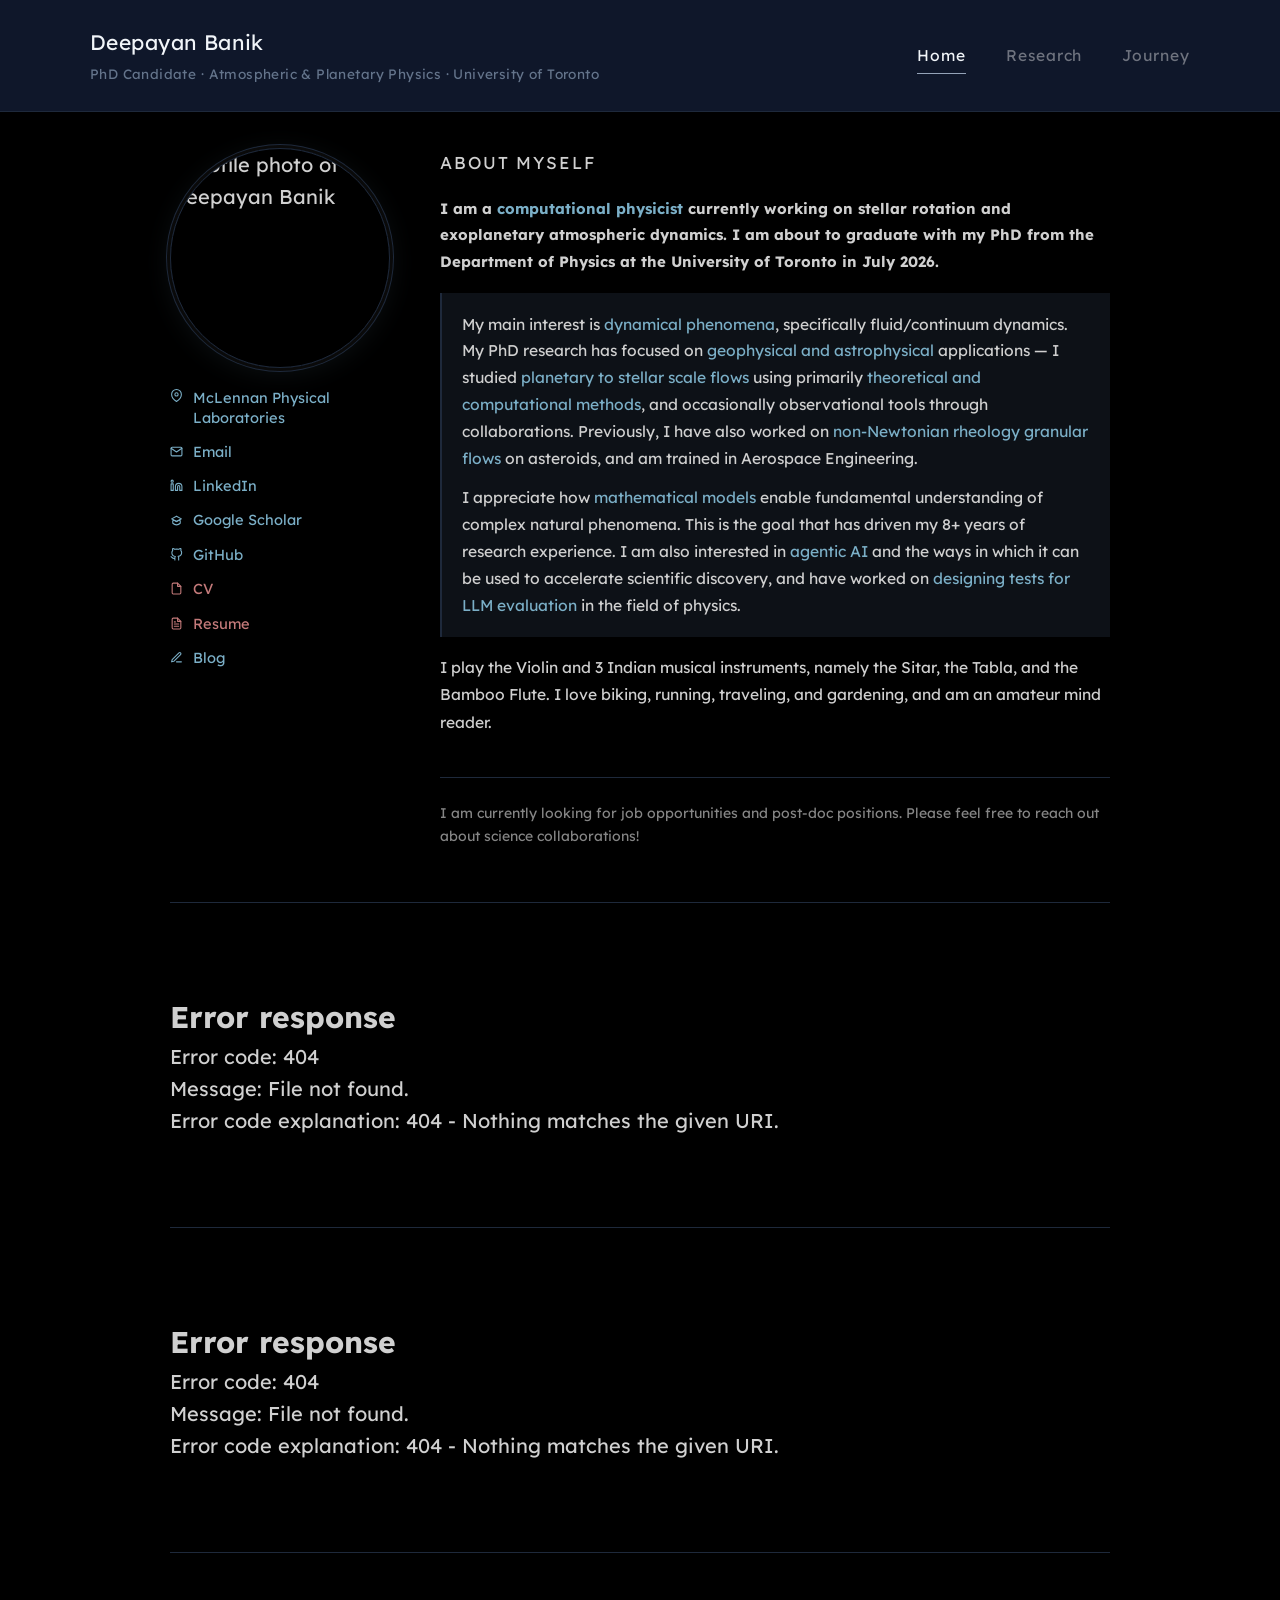
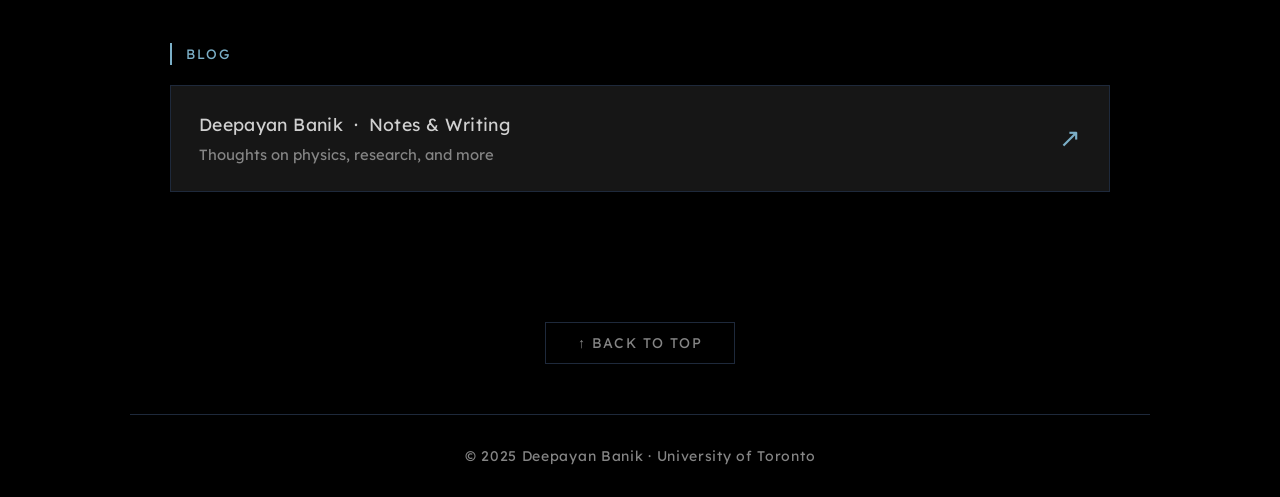
==== commit 95309549: "Update index.html Co-Authored-By: Claude Sonnet 4.6 <noreply@anthropic.com>" ====
--- a/index.html
+++ b/index.html
@@ -941,7 +941,7 @@
       <a href="https://textydeep.github.io/Blog_DB/" target="_blank" rel="noopener" class="blog-link-card">
         <div>
           <div class="blog-card-title">Deepayan Banik &nbsp;&middot;&nbsp; Notes &amp; Writing</div>
-          <div class="blog-card-sub">Thoughts on physics, research, and more &nbsp;&middot;&nbsp; Hosted on Notion</div>
+          <div class="blog-card-sub">Thoughts on physics, research, and more </div>
         </div>
         <span class="blog-card-arrow">&#8599;</span>
       </a>
